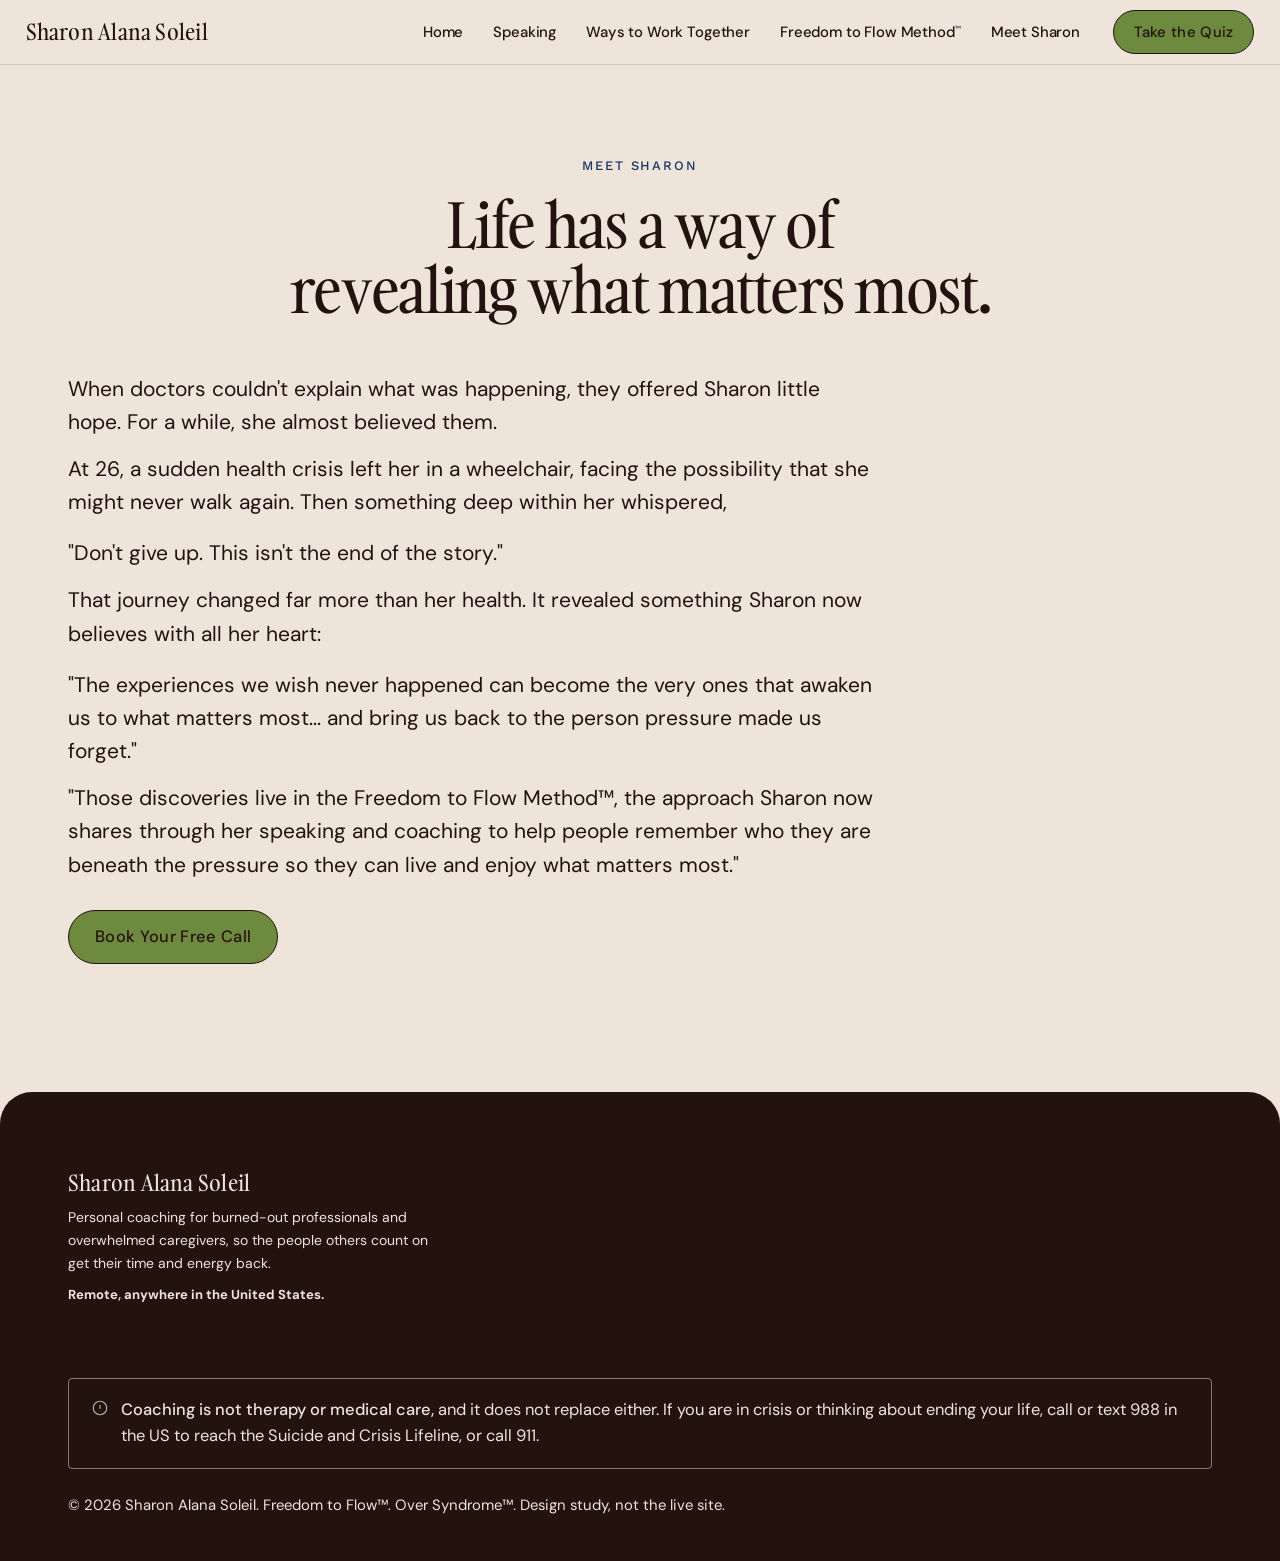
==== about.html @ 6a6bf696 "Give the hero the full screen The hero was min(88vh,820px), and the bar above it added its own heigh" ====
<!DOCTYPE html>
<html lang="en">
<head>
<meta charset="UTF-8">
<meta name="viewport" content="width=device-width, initial-scale=1.0">
<title>About · Sharon Alana Soleil</title>
<link rel="preconnect" href="https://fonts.googleapis.com">
<link rel="preconnect" href="https://fonts.gstatic.com" crossorigin>
<link href="https://fonts.googleapis.com/css2?family=DM+Sans:ital,opsz,wght@0,9..40,400..700;1,9..40,400..700&amp;family=Work+Sans:wght@500&amp;display=swap" rel="stylesheet">
<link rel="stylesheet" href="styles.css?v=128">
</head>

<body>


<header>
  <div class="wrap nav">
    <a class="mark" href="index.html" style="text-decoration:none">Sharon Alana Soleil</a>
    <nav class="nav-links" id="navmenu" aria-label="Main">
      <a href="index.html">Home</a>
      <a href="speaking.html">Speaking</a>
      <a href="coaching.html">Ways to Work Together</a>
      <a href="freedom-to-flow.html">Freedom to Flow Method<span class="tm">&trade;</span></a>
      <a href="about.html" aria-current="page">Meet Sharon</a>
      <a class="btn nav-cta" href="over-syndrome-quiz.html">Take the Quiz</a>
    </nav>
    <div class="nav-right">
      <a class="btn" href="over-syndrome-quiz.html">Take the Quiz</a>
      <button class="nav-toggle" id="navtoggle" aria-expanded="false" aria-controls="navmenu" aria-label="Open menu">
        <span></span><span></span><span></span>
      </button>
    </div>
  </div>
</header>

<main id="main">

<!-- PAGE HERO -->
<section class="band band-cream q-hero">
  <div class="wrap">
    <p class="eyebrow">Meet Sharon</p>
    <h1 class="q-h1" style="max-width:none">Life has a way of <br class="brk">revealing what matters most.</h1>
  </div>
</section>

<!-- STORY -->
<section class="band" id="sharon" style="background:var(--cream);padding-top:0">
  <div class="wrap rv">
    <div style="max-width:62ch">
      <p class="lead">When doctors couldn't explain what was happening, they offered Sharon little hope. For a while, she almost believed them.</p>
      <p class="lead" style="margin-top:14px">At 26, a sudden health crisis left her in a wheelchair, facing the possibility that she might never walk again. Then something deep within her whispered,</p>
      <p class="lead" style="margin-top:18px">"Don't give up. This isn't the end of the story."</p>
      <p class="lead" style="margin-top:14px">That journey changed far more than her health. It revealed something Sharon now believes with all her heart:</p>
      <p class="lead" style="margin-top:18px">"The experiences we wish never happened can become the very ones that awaken us to what matters most... and bring us back to the person pressure made us forget."</p>
      <p class="lead" style="margin-top:14px">"Those discoveries live in the Freedom to Flow Method™, the approach Sharon now shares through her speaking and coaching to help people remember who they are beneath the pressure so they can live and enjoy what matters most."</p>
      <div style="margin-top:28px"><a class="btn" href="index.html#call">Book Your Free Call</a></div>
    </div>
  </div>
</section>

</main>

<!-- FOOTER -->
<footer>
  <div class="wrap foot-grid">
    <div class="foot-brand">
      <a class="mark" href="index.html" style="text-decoration:none;color:var(--cream)">Sharon Alana Soleil</a>
      <p style="font-size:14px;margin-top:12px;max-width:36ch">Personal coaching for burned-out professionals and overwhelmed caregivers, so the people others count on get their time and energy back.</p>
      <p style="font-size:13px;margin-top:10px"><b style="color:var(--cream)">Remote, anywhere in the United States.</b></p>
    </div>
    <div class="note-box">
      <svg width="18" height="18" viewBox="0 0 24 24" fill="none" stroke="#a4b0a1" stroke-width="1.6" aria-hidden="true" style="flex:none;margin-top:2px"><circle cx="12" cy="12" r="9"/><path d="M12 8v5"/><path d="M12 16.5v.01"/></svg>
      <div><b>Coaching is not therapy or medical care,</b> and it does not replace either. If you are in crisis or thinking about ending your life, call or text 988 in the US to reach the Suicide and Crisis Lifeline, or call 911.</div>
    </div>
  </div>
  <p class="fine wrap">© 2026 Sharon Alana Soleil. Freedom to Flow™. Over Syndrome™. Design study, not the live site.</p>
</footer>

<script src="script.js"></script>
</body>
</html>
---- styles.css ----
@import url('https://fonts.googleapis.com/css2?family=DM+Sans:ital,opsz,wght@0,9..40,400..700;1,9..40,400..700&family=Work+Sans:wght@500&display=swap');

/* Gambarino, self-hosted from assets/fonts. One weight, no italic cut. */
@font-face{
  font-family:'Gambarino';
  src:url('assets/fonts/Gambarino-Regular.woff2') format('woff2'),
      url('assets/fonts/Gambarino-Regular.woff') format('woff');
  font-weight:400;
  font-style:normal;
  font-display:swap;
}

:root{
  /* The client palette. Seven grounds, and only the pairings below go on them.
     Where a role had a choice, it takes the strongest approved pair, so body copy
     stays at 7:1 wherever the palette allows it. */
  --off-white:#EEE4DA;      /* the main ground */
  --dark-blue:#193866;
  --light-blue:#8AA5B9;
  --dark-brown:#23130F;
  --green:#6E8A3F;          /* primary green. Only above 24px on the off white */
  --yellow:#F2C464;
  --dark-green:#304F30;

  /* roles, mapped onto those seven */
  --cream:var(--off-white);        /* the page ground, and type on the dark grounds */
  --paper:var(--off-white);
  --ink:var(--dark-brown);         /* body copy on the off white. 14.29:1 */
  --heading:var(--dark-brown);
  --dark:var(--dark-brown);        /* the deep ground: footer, photo bands, band-work */
  --soft:var(--dark-blue);         /* eyebrows, links and rules on the off white. 9.31:1 */
  --jade:var(--dark-blue);
  --terra:var(--dark-blue);
  --palm:var(--green);             /* rules and marks, and headings over 24px */
  --gold:var(--yellow);
  --on-dark:var(--yellow);
  --btn:var(--green);              /* the primary pill */
  --btn-ink:var(--dark-brown);     /* the only label the green takes at any size. 4.58:1 */
  --btn-hover:var(--off-white);
  --jade-light:var(--yellow);      /* the icons on the deep green band */
  --wash-sun:var(--off-white);
  --wash-honey:var(--off-white);
  --wash-amber:var(--off-white);
  --wash-jade:var(--light-blue);   /* the light band */
  --wash-jade-2:var(--light-blue);
  --linen:var(--off-white);
  --hair:rgba(35,19,15,.14);
  --hair-jade:var(--light-blue);
  /* the pairings are exact, so type takes the solid colour rather than a tint of it.
     Only the two below stay translucent, and only because they draw borders. */
  --ink-60:var(--dark-brown);
  --ink-sub:var(--dark-brown);
  --ink-30:rgba(35,19,15,.55);
  --scrim-l:0,0,0;          /* the hero scrim. Black, so it deepens the picture
                               rather than tinting it the way the brown did */
  --scrim-r:25,56,102;      /* the dark blue, still used by the ghost pills on dark */
  --display:'Gambarino','Times New Roman',Times,'Liberation Serif',serif;
  --body:'DM Sans', system-ui, sans-serif;
  --label:'Work Sans','DM Sans', system-ui, sans-serif;   /* the eyebrows only */
  --wonk:normal;
  --heading:var(--dark-brown);                                 /* 10.9:1 on cream */
  /* One ladder, nine steps, roughly a 1.2 ratio at the top and tighter at the bottom.
     Every step is a rem + vw hybrid so browser text-resize keeps scaling it (WCAG 1.4.4),
     and nothing sits below 14px: this audience reads it on tired eyes. */
  --type-micro:clamp(.875rem, .85rem + .1vw, .9375rem);      /* 14 → 15   fine print, tags, hints */
  --type-small:clamp(.9375rem, .9rem + .16vw, 1.0625rem);    /* 15 → 17   nav, buttons, card copy */
  --type-body:clamp(1.0625rem, 1rem + .22vw, 1.1875rem);     /* 17 → 19   body inside components */
  --type-lead:clamp(1.125rem, 1.03rem + .38vw, 1.3125rem);   /* 18 → 21   section leads */
  --type-h3:clamp(1.1875rem, 1.06rem + .5vw, 1.4375rem);     /* 19 → 23   card headings, FAQ */
  --type-sub:clamp(1.25rem, 1.07rem + .72vw, 1.625rem);      /* 20 → 26   hero subtitle, definition */
  --type-statement:clamp(1.5rem, 1.15rem + 1.4vw, 2.125rem); /* 24 → 34   the big two-tone lines */
  --type-display:clamp(1.75rem, 1.2rem + 2.2vw, 3rem);       /* 28 → 48   pull quotes, numerals */
  --type-h2:clamp(2.25rem, 1.6rem + 2.2vw, 3.5rem);          /* 36 → 56   section headings */
  --type-h1:clamp(2.375rem, 1.7rem + 2.7vw, 4.25rem);        /* 38 → 68   page headings */
  --type-hero:clamp(2.375rem, 1.3rem + 3.6vw, 4.75rem);      /* 38 → 76   the home headline */
  --type-eyebrow:.8125rem;                                   /* 13px, uppercase and tracked */
  --type-helper:var(--type-small);
}
*{box-sizing:border-box;margin:0;padding:0}
[hidden]{display:none!important}   /* beats display rules on the same element */
html{scroll-behavior:smooth;overflow-x:clip}
body{background:var(--cream);color:var(--ink);font-family:var(--body);font-size:var(--type-body);line-height:1.62;-webkit-font-smoothing:antialiased;overflow-x:clip}
.wrap{max-width:1200px;margin:0 auto;padding:0 28px}
.narrow{max-width:680px;margin:0 auto}
/* serif is back on the headings, and only the headings: h1 and h2 */
h1,h2{font-family:var(--display);font-weight:400;color:var(--heading)}
h1{font-size:var(--type-h1);line-height:1.06;letter-spacing:-.028em}
@media(max-width:600px){.brk{display:none}}
h2{font-size:var(--type-h2);line-height:1.1;letter-spacing:-.026em}
.band-ink h2,.band-work h2{color:var(--cream)}
h3{font-family:var(--body);font-weight:600;line-height:1.3;letter-spacing:-.02em;font-size:var(--type-h3)}
em{font-style:italic}

/* every display surface gets the condensed width where the cut exists */
/* Gambarino ships one weight, so never let the browser fake a bolder one */
h1,h2,.mark,.d-word,.d-term i,.brand{font-synthesis-weight:none}
.brand{font-family:var(--display);font-weight:400;letter-spacing:-.028em}
p{color:var(--ink-60)}
/* that rule beats inheritance, so paragraphs on the dark bands need their own or
   they come out ink on green. The older sections each carried an inline colour to
   work around it; this states it once. */
.band-ink p,.band-work p{color:var(--cream)}
.promise-bar p{color:var(--dark-brown)}
.lead{font-size:var(--type-lead);line-height:1.58}
/* section label: uppercase, wide tracking, Work Sans medium - the one place the
   body face steps aside. The dark blue on the
   light grounds and the yellow on the dark ones. 13px expressed in rem so browser
   text-resize still works. */
.eyebrow{display:block;font-family:var(--label);font-size:var(--type-eyebrow);font-weight:500;
  letter-spacing:.15em;text-transform:uppercase;color:var(--soft);opacity:1}
.lead b{color:var(--ink);font-weight:500}
.say{font-family:var(--body);font-style:italic;font-size:clamp(1.1875rem, 1.1rem + .5vw, 1.5rem);line-height:1.24;letter-spacing:-.02em;color:var(--ink);margin-top:16px}
.tm{font-size:.5em;vertical-align:super;letter-spacing:0;color:var(--terra)}
h1 .tm,h2 .tm{font-size:.34em;vertical-align:.95em} /* half an em is heavy at display sizes */


.announce{background:var(--dark);color:var(--cream);text-align:center;font-size:var(--type-micro);letter-spacing:.005em;padding:11px 20px;font-weight:400}
.announce a{color:var(--on-dark);text-decoration:none;border-bottom:1px solid rgba(255,184,82,.5)}
header{position:sticky;top:0;z-index:60;
  transition:background .4s ease,border-color .4s ease;
  background:var(--cream);-webkit-backdrop-filter:blur(19px) saturate(1.5);backdrop-filter:blur(19px) saturate(1.5);
  border-bottom:1px solid var(--hair)}
/* the bar runs wider than the 1200px page and sits closer to the edges, with the
   links pulled over to the buttons rather than centred */
/* min-height rather than height, and allowed to wrap: at 200% text the wordmark,
   four links and two pills no longer fit one line, and a fixed height would push
   them out of the bar instead of letting it grow (WCAG 1.4.4) */
.nav{display:flex;align-items:center;justify-content:space-between;gap:clamp(10px,1.6vw,26px);
  flex-wrap:wrap;min-height:64px;padding:0 clamp(16px,2vw,34px);max-width:1720px;margin:0 auto;position:relative}
@supports not ((backdrop-filter:blur(1px)) or (-webkit-backdrop-filter:blur(1px))){header{background:rgba(238,228,218,.97)}}
.mark{font-family:var(--display);font-size:clamp(1.1875rem, 1.1rem + .35vw, 1.375rem);letter-spacing:.01em;display:flex;align-items:center;gap:9px;line-height:1;white-space:nowrap;color:var(--ink);transition:color .4s ease,font-size .45s cubic-bezier(.2,.8,.2,1),letter-spacing .45s ease}
.nav-links{display:flex;gap:6px;align-items:center;margin-left:auto}
.nav-links .nav-cta{display:none}  /* only inside the mobile menu */
.nav-links a{color:var(--ink);text-decoration:none;font-size:var(--type-micro);font-weight:500;letter-spacing:-.01em;white-space:nowrap;
  padding:8px 12px;border-radius:99px;transition:background .2s,color .4s ease}
.nav-links a:hover{background:rgba(35,19,15,.07)}
.nav-right{display:flex;align-items:center;gap:8px}
.nav .btn{padding:9px 20px;font-size:var(--type-micro)}
.nav-toggle{display:none;width:44px;height:44px;align-items:center;justify-content:center;
  flex-direction:column;gap:5px;background:transparent;border:none;cursor:pointer;padding:0;border-radius:4px}
.nav-toggle span{display:block;width:20px;height:1.5px;background:var(--ink);transition:transform .28s cubic-bezier(.2,.8,.2,1),opacity .2s,background .4s ease}
header.open .nav-toggle span:nth-child(1){transform:translateY(6.5px) rotate(45deg)}
header.open .nav-toggle span:nth-child(2){opacity:0}
header.open .nav-toggle span:nth-child(3){transform:translateY(-6.5px) rotate(-45deg)}

@media(max-width:1099px){
  .nav-toggle{display:flex}
  .nav-links{
    display:none;position:absolute;top:calc(100% + 8px);left:0;right:0;
    flex-direction:column;align-items:stretch;gap:0;
    background:rgba(238,228,218,.985);-webkit-backdrop-filter:blur(19px);backdrop-filter:blur(19px);
    border:1px solid rgba(35,19,15,.1);border-radius:20px;
    padding:12px 20px;box-shadow:0 20px 40px rgba(35,19,15,.12)
  }
  header.open .nav-links{display:flex}
  .nav-links a{
    font-size:var(--type-body);letter-spacing:-.01em;
    opacity:1;padding:14px 0;border-bottom:1px solid var(--hair);white-space:normal
  }
  .nav-links a:last-child{border-bottom:none}
  /* the two pills crowd the bar at this width, so they move into the menu */
  .nav-right .btn{display:none}
  /* the panel is light whatever the header is doing, so the pills keep their own
     colours here; .nav-links a would otherwise paint the filled one ink on green */
  .nav-links a.nav-cta{display:inline-flex;justify-content:center;text-align:center;
    font-size:var(--type-small);padding:14px 26px;border-bottom:none;margin-top:18px;
    background:var(--btn);color:var(--btn-ink);border-color:var(--dark)}
}
@media(max-width:420px){.mark{font-size:var(--type-h3)}.nav-links a{font-size:var(--type-lead)}}

.btn{display:inline-flex;align-items:center;justify-content:center;background:var(--btn);color:var(--btn-ink);text-decoration:none;padding:13px 26px;border-radius:100px;font-size:var(--type-small);font-weight:500;letter-spacing:.02em;border:1px solid var(--dark);cursor:pointer;font-family:var(--body);transition:transform .25s cubic-bezier(.2,.8,.2,1),background .4s,color .4s,border-color .4s;text-align:left}
.btn:hover{transform:translateY(-2px);background:var(--btn-hover);color:var(--dark)}
.btn-ghost{background:transparent;color:var(--ink);border:1px solid var(--ink-30)}
.btn-ghost:hover{background:rgba(35,19,15,.06);border-color:var(--ink)}

/* hero */
/* overflow stays visible so the wash can reach up behind the sticky header;
   the wash clips its own drifting layers, so nothing else escapes */
/* no ground of its own: the hero opens on the page's off white, so every colour
   here is one of the pairings approved against it */
.hero{padding:clamp(72px,9vw,132px) 0 clamp(56px,7vw,100px);text-align:center;position:relative}
.hero .wrap{position:relative}

.hero .eyebrow{color:var(--soft)}   /* 9.31:1 on the off white */
/* the home headline carries the page on its own now, so it runs large */
.hero h1{max-width:none;margin:18px auto 0;text-wrap:balance;
  font-size:var(--type-hero)} /* 38px → 76px */
.hero.has-film h1{margin-left:0;margin-right:0;text-wrap:normal}
.hero .lead{max-width:54ch;margin:22px auto 0}
.hero-cta{margin-top:30px;display:flex;gap:14px;justify-content:center;flex-wrap:wrap}
.hero-sub{font-size:var(--type-lead);line-height:1.5;font-weight:400;max-width:46ch;color:var(--ink-sub)}
.trigger{font-size:var(--type-helper);color:var(--ink-sub);margin-top:14px}
.stage{position:relative;margin-top:clamp(40px,5vw,68px)}
/* one photograph across the hero, the copy stacked and centred over it: the
   headline, then the second clause quieter beneath it, then the line and the
   button. Photo and scrim reach 72px up to run behind the header. */
/* Hero copy, in the reference's arrangement: the headline tucked up under the wordmark
   at the top left, the clause that answers it at the bottom right, and the frame left
   open between them so the picture carries the middle. All of it
   in the sans - the display serif carries the rest of the site, but this block reads as
   one voice only if the two headings share a face. */
.hero.has-film .hero-copy{flex:1;display:flex;flex-direction:column;
  justify-content:space-between;gap:clamp(48px,9vh,120px);text-align:left}
/* rem, not ch: a ch on these wrappers resolves against their own inherited body size,
   not against the 92px headline inside, which boxed the head far narrower than intended */
.hero-head{width:min(100%,42rem)}
.hero-tail{align-self:flex-end;width:fit-content;max-width:min(100%,36rem)}
.hero-head .eyebrow{max-width:none}
/* the break after "on" only where the first half fits on one line: forcing it on a
   phone strands "ON" by itself, which is worse than letting the measure decide */
@media(min-width:861px){
  .hero-head .eyebrow>span{display:block}
  .hero-copy .hero-sub>span{display:block}
}

.hero-lede{display:block;margin:clamp(14px,1.6vh,22px) 0 0;
  font-family:var(--body);font-weight:500;
  font-size:clamp(2.75rem, 1.5rem + 4.6vw, 5.75rem);   /* 44px → 92px */
  line-height:.96;letter-spacing:-.028em}
.lede-b>span{display:block}   /* the break lands after "yourself", not on the measure */
.lede-b{display:block;margin:0;
  font-family:var(--body);font-weight:500;
  font-size:clamp(1.75rem, 1.1rem + 2.3vw, 3.25rem);   /* 28px → 52px */
  line-height:1.02;letter-spacing:-.022em;color:var(--on-dark)}
/* the body copy takes the reference's small tracked uppercase */
.hero-copy .hero-sub{margin:clamp(18px,2.2vh,26px) 0 0;max-width:none;
  font-size:var(--type-micro);font-weight:500;line-height:1.62;
  letter-spacing:.085em;text-transform:uppercase}
.hero-sub-2{margin-top:clamp(12px,1.4vh,18px)}
.hero-sub-2>span{display:block}
.hero-copy .hero-cta{justify-content:flex-start;margin-top:clamp(24px,3vh,36px)}

/* below the split the corners collapse into one left-aligned column */
@media(max-width:860px){
  .hero.has-film .hero-copy{min-height:0;gap:clamp(30px,5vh,48px)}
  .hero-head,.hero-tail{max-width:none}
  .hero-tail{align-self:flex-start}
}
/* ── the film hero ──────────────────────────────────────────────────────────────
   One clip across the hero with the copy centred over it. Bed and scrim reach
   72px up so they run behind the sticky header. Which clip plays is decided in
   script.js by viewport, not by CSS, because a <video> will not re-pick its own
   source on a rotation. */
/* one full screen, header included: the section is pulled up by the bar's own height
   and pads that height back in, so bar + hero measure exactly 100svh between them and
   the frosted bar floats on the film rather than sitting above it. --bar is published
   by script.js because the bar is not a fixed height - it wraps at large text sizes.
   svh rather than vh so a phone's collapsing URL bar cannot push the bottom off. */
.hero.has-film{min-height:100vh;min-height:100svh;
  margin-top:calc(-1 * var(--bar, 64px));
  display:flex;flex-direction:column;
  justify-content:flex-start;position:relative;isolation:isolate;
  padding:calc(var(--bar, 64px) + clamp(26px,3.2vh,44px)) 0 clamp(38px,5vh,72px)}
/* the bed reaches 72px above the section so the film runs behind the sticky header.
   It clips its own video rather than letting the section clip the overhang away. */
.hero-film{position:absolute;inset:-72px 0 0;z-index:0;background:var(--dark);overflow:hidden}
.hero-film video,.hero-film img{width:100%;height:100%;object-fit:cover;display:block}
/* reduced motion never starts the clip; the poster stands in for it */
@media(prefers-reduced-motion:reduce){.hero-film video{display:block}}
/* No scrim. The copy sits straight on the footage, which is what the brief asks for;
   the numbers this costs are in the commit message. */
.hero.has-film .wrap{position:relative;z-index:2;width:100%;
  max-width:1720px;padding-left:clamp(16px,2vw,34px);padding-right:clamp(16px,2vw,34px)}
/* over the film every colour swaps to its dark-ground pairing */
.hero.has-film .eyebrow{color:var(--cream)}
.hero.has-film h1{color:var(--cream)}
.hero.has-film .lede-b{color:var(--on-dark)}
.hero.has-film .hero-sub{color:var(--cream)}
/* a phone holds the copy over a narrower frame, so the veil goes a little deeper */
@media(max-width:700px){
}

/* the header floats over the film and settles back into its glass once past */
/* over the film the bar is frosted glass rather than clear: a black tint matching the
   hero's own overlay, blurred, so the wordmark and links sit on an even ground instead
   of on whatever the footage happens to be doing behind them */
header.on-hero{background:rgba(0,0,0,.30);border-bottom-color:rgba(238,228,218,.16);
  -webkit-backdrop-filter:blur(16px) saturate(1.25);backdrop-filter:blur(16px) saturate(1.25)}
/* without backdrop-filter the tint has to carry it alone */
@supports not ((backdrop-filter:blur(1px)) or (-webkit-backdrop-filter:blur(1px))){
  header.on-hero{background:rgba(0,0,0,.52)}
}
header.on-hero .mark,header.on-hero .nav-links a{color:var(--cream)}
header.on-hero .nav-links a:hover{background:rgba(238,228,218,.18)}
header.on-hero .nav-toggle span{background:var(--cream)}
header.on-hero .tm{color:var(--on-dark)}
/* the mobile menu panel is light, so the cream treatment comes off while it is open */
header.on-hero.open{background:var(--cream);border-bottom-color:var(--hair);
  -webkit-backdrop-filter:blur(19px) saturate(1.5);backdrop-filter:blur(19px) saturate(1.5)}
header.on-hero.open .mark,header.on-hero.open .nav-links a:not(.nav-cta){color:var(--ink)}
header.on-hero.open .nav-toggle span{background:var(--ink)}

.hero-shot{width:100vw;margin-left:calc(50% - 50vw);border-left:none;border-right:none;border-radius:0}
.flow-shot,.card-shot{border-radius:0;border:none}
.card-shot{border-radius:20px;overflow:hidden;position:relative;width:100%;border-bottom:1px solid var(--hair)}
.card-shot .tags{position:absolute;top:12px;left:12px;z-index:5;margin:0;max-width:calc(100% - 24px)}
.card-shot .tag{background:var(--cream);-webkit-backdrop-filter:blur(10px) saturate(1.4);backdrop-filter:blur(10px) saturate(1.4);border-color:rgba(35,19,15,.2);color:var(--ink)}


/* credibility strip: the page had no proof of life until 60% scroll */
/* the Desire leg: hard numbers where a reader is still deciding if she is real */
.proof{background:var(--cream);border-top:1px solid var(--hair);border-bottom:1px solid var(--hair);padding:clamp(30px,4vw,46px) 0}
.stats{display:grid;grid-template-columns:repeat(3,1fr);gap:1px;background:var(--hair-jade);border:1px solid var(--hair-jade);border-radius:16px;overflow:hidden}
.stats>div{background:var(--paper);padding:clamp(24px,3vw,34px) 18px;text-align:center}
.stat-n{display:inline-block;font-family:var(--body);font-weight:500;font-size:clamp(2.125rem, 1.5rem + 2.6vw, 3.625rem);line-height:1;letter-spacing:-.03em;color:var(--ink);border-bottom:1px dashed rgba(35,19,15,.32);padding-bottom:4px}
.stats span{display:block;margin-top:14px;font-size:var(--type-micro);letter-spacing:.14em;text-transform:uppercase;font-weight:600;color:var(--ink-60);line-height:1.5}
.stat-note{text-align:center;font-size:var(--type-micro);color:var(--ink-60);margin-top:16px;max-width:64ch;margin-left:auto;margin-right:auto}
@media(max-width:640px){.stats{grid-template-columns:1fr}}

.band{padding:clamp(88px,10vw,150px) 0;position:relative}
.band-cream{background:var(--cream)}
.band-honey{background:var(--wash-sun)}
.band-cognac{background-color:var(--wash-amber);color:var(--ink)}
/* the paper band: a photographed sheet of linen stock. it is big enough to cover a
   band at roughly native scale, so it is set rather than tiled - a repeat of a real
   sheet reads as a motif, since the eye finds the fibre specks again and again. the
   flat colour underneath is what shows before it loads, or if it never does. */
.band-paper{background-color:var(--linen);color:var(--ink);
  background-image:url('assets/images/paper-linen.webp');
  background-repeat:no-repeat;background-size:cover;background-position:center}
/* photo bands: the yellow blocks carry imagery behind a dark veil */
.band-img{position:relative;overflow:hidden;color:var(--cream);border-radius:32px;margin:8px}
.band-img>.band-bg{position:absolute;inset:0;width:100%;height:100%;object-fit:cover;z-index:0}
.band-img::before{content:"";position:absolute;inset:0;background:rgba(0,0,0,.45);z-index:1}
.band-img .wrap{position:relative;z-index:2}
.band-img .eyebrow{color:var(--on-dark)}
.band-img h2{color:var(--cream)}
.band-img .recog-state{color:var(--cream)}
.band-img .recog-state.dim{color:var(--cream)}
.band-img .lead{color:var(--cream)}
.band-img .trigger{color:var(--cream)}
.band-yellow{background-color:var(--gold);color:var(--ink)}
.band-yellow p{color:var(--ink-60)}
/* colored bands sit as stacked rounded cards (Fixa wrappers) */
.band-yellow,.band-jade,.band-cognac,.band-honey,.closing{border-radius:32px;margin:8px}
.band-jade{background-color:var(--wash-jade);color:var(--ink);position:relative}
.band-jade .wrap{position:relative;z-index:2}
.band-jade p{color:var(--ink-60)}
.glyph{display:block;margin:0 auto 20px}

/* the ink band: the only dark moment on the page */
.band-ink{background-color:var(--dark-green);color:var(--cream);position:relative;border-radius:32px;margin:8px;border-top:1px solid rgba(242,196,100,.5)}
.band-ink::before{content:"";position:absolute;inset:0;background-image:radial-gradient(circle at center,var(--yellow) 1.4px,transparent 1.5px);background-size:26px 26px;opacity:.13}
/* a different kind of work: pinned intro + scrolling cards (Fixa features) */
.deep-grid{display:grid;grid-template-columns:.9fr 1.1fr;gap:clamp(40px,6vw,110px);align-items:start}
@media(max-width:900px){.deep-grid{grid-template-columns:1fr}}
.deep-side{position:sticky;top:110px;display:flex;flex-direction:column;align-items:flex-start;gap:22px}
@media(max-width:900px){.deep-side{position:static}}
.deep-side h2{color:var(--cream);font-size:clamp(1.875rem, 1.4rem + 2vw, 2.875rem);max-width:15ch}
.deep-sub{color:var(--cream);font-size:var(--type-small);line-height:1.55;max-width:34ch}
.deep-side .btn{background:var(--cream);color:var(--dark);border-color:var(--cream)}
.deep-side .btn:hover{background:var(--gold);border-color:var(--gold);color:var(--dark)}
.deep-cards{display:flex;flex-direction:column;gap:20px}
.deep-card{background:rgba(243,237,225,.06);border:1px solid rgba(243,237,225,.1);border-radius:24px;padding:clamp(24px,3vw,40px);display:flex;flex-direction:column;gap:18px}
.deep-card>svg{flex:none;width:40px;height:40px;color:var(--jade-light)}
.deep-card h3{color:var(--cream);font-size:var(--type-lead);letter-spacing:-.02em}
.deep-card p{color:var(--cream);font-size:var(--type-small);line-height:1.55;max-width:52ch}

/* ---------- on timing: a held pane, three lines arriving one at a time ----------
   the section is tall, the pane inside it is pinned, and script.js hands the .is-on
   class down the three lines as the scroll crosses each third. */
.stack{position:relative;height:300vh}
.stack-inner{position:sticky;top:0;height:100vh;height:100svh;
  display:grid;place-items:center;overflow:hidden}
.stack-track{display:grid;width:100%;max-width:1200px;margin:0 auto;padding:0 28px}
/* all three share one grid cell, so the tallest sets the height and none of them
   shifts the others as it fades in */
.stack-line{grid-area:1/1;align-self:center;
  text-align:center;font-family:var(--body);font-size:var(--type-display);
  line-height:1.22;letter-spacing:-.028em;color:var(--ink);
  max-width:34ch;margin:0 auto;text-wrap:balance;
  opacity:0;transform:translateY(16px);
  /* leaving is quicker than arriving, so the two never sit on top of each other
     long enough to read as one blurred line */
  transition:opacity .4s ease,transform .5s ease}
.stack-line.is-on{opacity:1;transform:none;
  transition:opacity .8s ease .2s,transform 1s cubic-bezier(.2,.7,.2,1) .2s}
@media(max-width:700px){.stack{height:280vh}.stack-line{max-width:26ch}}
/* the fallback: no pinning, no fade, the three lines simply sit in the page in
   order. script.js switches to it whenever the longest line outgrows the pinned
   pane - a short window, or text scaled well up - so nothing is ever cut off. */
.stack.static{height:auto;padding:clamp(88px,10vw,150px) 0}
.stack.static .stack-inner{position:static;height:auto;display:block;overflow:visible}
.stack.static .stack-track{display:block}
.stack.static .stack-line{opacity:1;transform:none;transition:none}
.stack.static .stack-line+.stack-line{margin-top:clamp(30px,4vw,52px)}
/* and it is the only layout when the visitor has asked for less movement */
@media(prefers-reduced-motion:reduce){
  .stack{height:auto;padding:clamp(88px,10vw,150px) 0}
  .stack-inner{position:static;height:auto;display:block;overflow:visible}
  .stack-track{display:block}
  .stack-line{opacity:1;transform:none}
  .stack-line+.stack-line{margin-top:clamp(30px,4vw,52px)}
}

/* who: the page's first split spine after five centred sections */
.who-grid{display:grid;grid-template-columns:1.05fr .95fr;gap:clamp(36px,6vw,80px);align-items:center}
@media(max-width:900px){.who-grid{grid-template-columns:1fr}}
.who-list{margin-top:clamp(26px,3vw,36px);border-top:1px solid var(--hair)}
.who-list li{font-size:var(--type-small)}

/* recognition band (Fixa): a chip and one large two-tone statement, left-aligned */
.recog{max-width:980px}
.recog-state{margin-top:22px;font-size:var(--type-sub);line-height:1.42;letter-spacing:-.01em;font-weight:400;color:var(--ink);max-width:44ch}
.recog-state.dim{color:rgba(35,19,15,.86);margin-top:12px;max-width:48ch} /* 7.2:1, AAA at any size */
.recog .say{margin-top:30px}

/* a two-up: photograph on one side, the copy on the other, centred to each other */
.split{display:grid;grid-template-columns:1fr 1fr;gap:clamp(28px,4.5vw,72px);align-items:center}
.split-img{margin:0;border-radius:24px;overflow:hidden;aspect-ratio:4/5;background:var(--wash-jade-2)}
.split-img img{width:100%;height:100%;object-fit:cover;display:block}
.split-copy h2{margin-top:22px;max-width:26ch;font-size:clamp(1.875rem, 1.4rem + 2vw, 2.75rem)}
.split-copy .lead{margin-top:20px;max-width:46ch}
/* the two lines where the strength turns into the cost. They are the pivot of the
   section, so they step up from the body copy and carry a rule of the primary. */
.split-copy .turn{margin-top:22px;max-width:44ch;padding-left:clamp(14px,1.4vw,20px);
  border-left:2px solid var(--palm);
  font-size:var(--type-h3);line-height:1.4;letter-spacing:-.015em;color:var(--heading)}
.split-copy .turn+.turn{margin-top:14px}
/* and the line that names it */
.split-copy .name-it{margin-top:clamp(26px,3vw,36px);max-width:36ch;
  font-family:var(--display);font-size:var(--type-sub);line-height:1.25;
  letter-spacing:-.02em;color:var(--heading)}
@media(max-width:900px){
  .split{grid-template-columns:1fr;gap:clamp(26px,4vw,40px)}
  .split-img{aspect-ratio:16/10}
  .split-copy .lead{max-width:58ch}
}

/* "Any of these sound familiar?": four statements hand-placed rather than gridded.
   Each card carries its own tilt and offset; they arrive one after another on scroll
   and settle into that resting scatter. */
#familiar{padding-bottom:clamp(48px,6vw,84px)}   /* the offsets already add depth below */
.fam-title{max-width:30ch;margin:0 auto;text-align:center}
/* the four statements as a checklist. The tick is drawn by CSS rather than typed
   into the markup, so a screen reader reads the sentence and not a decoration. */
.close-list{list-style:none;margin:clamp(34px,4.5vw,54px) auto 0;max-width:62ch;padding:0}
.close-list li{position:relative;padding:0 0 0 clamp(34px,3.4vw,44px);
  font-size:var(--type-lead);line-height:1.55;color:var(--ink-60)}
.close-list li+li{margin-top:clamp(18px,2vw,26px)}
.close-list li::before{content:"";position:absolute;left:2px;top:.42em;
  width:.62em;height:.34em;border-left:2px solid var(--soft);border-bottom:2px solid var(--soft);
  transform:rotate(-45deg)}
/* ---------- the five patterns, in their canonical order ---------- */
.pat-list{list-style:none;margin:clamp(38px,4.6vw,58px) auto clamp(40px,4.6vw,60px);
  max-width:64ch;padding:0}
.pat-list li{position:relative;padding:clamp(16px,1.8vw,22px) 0;border-top:1px solid var(--hair)}
.pat-list li:last-child{border-bottom:1px solid var(--hair)}
/* the names are set as written rather than uppercased, so "Overgiving" stays
   "Overgiving"; the notes are short enough to hold one line on a phone */
.pat-name{display:block;font-family:var(--body);font-size:var(--type-h3);font-weight:600;
  letter-spacing:-.01em;color:var(--heading)}
.pat-note{display:block;font-size:var(--type-body);line-height:1.5;color:var(--ink-60);margin-top:4px}

/* ---------- moment cards, shared by the moments grid and the flow grid ---------- */
.moment-grid{list-style:none;display:grid;grid-template-columns:repeat(3,1fr);
  gap:clamp(16px,2vw,28px);margin:clamp(38px,4.6vw,58px) 0 0;padding:0}
@media(max-width:900px){.moment-grid{grid-template-columns:repeat(2,1fr)}}
@media(max-width:560px){.moment-grid{grid-template-columns:1fr}}
.moment{display:flex;flex-direction:column;gap:14px}
.moment span{font-size:var(--type-body);line-height:1.4;color:var(--ink);text-wrap:balance}
/* the picture is not in yet, so the slot holds its shape rather than collapsing.
   Swap each of these for an <img> and the grid does not move. */
.card-ph{aspect-ratio:4/3;border-radius:20px;background:var(--wash-jade-2);
  background-image:radial-gradient(circle at 30% 30%,rgba(110,138,63,.14),transparent 60%);
  border:1px dashed var(--hair-jade)}
.flow-cards{grid-template-columns:repeat(5,1fr)}
@media(max-width:1100px){.flow-cards{grid-template-columns:repeat(3,1fr)}}
@media(max-width:700px){.flow-cards{grid-template-columns:repeat(2,1fr)}}
.band-ink .moment span{color:var(--cream)}
.band-ink .card-ph{background:rgba(243,237,225,.08);border-color:rgba(243,237,225,.3)}

/* ---------- the welcome line ---------- */
/* the dark-band paragraph rule outranks a bare class, and this line wants full
   strength cream rather than the 82% body tone */
.band-ink .welcome{font-family:var(--display);font-size:var(--type-h2);line-height:1.1;
  letter-spacing:-.026em;color:var(--cream)}
.brand-line{margin-top:10px;font-family:var(--body);font-style:italic;
  font-size:var(--type-lead);color:var(--on-dark)}

/* ---------- the two ways in ---------- */
.offer-grid{display:grid;grid-template-columns:1fr 1fr;gap:clamp(24px,3vw,48px)}
@media(max-width:860px){.offer-grid{grid-template-columns:1fr}}
.offer{background:var(--paper);border:1px solid var(--hair-jade);border-radius:24px;
  padding:clamp(26px,3vw,40px);display:flex;flex-direction:column}
.offer h3{margin-top:16px;font-size:var(--type-h3);max-width:26ch;color:var(--heading)}
/* :not(.eyebrow) so the label above the heading keeps its own 13px, not body size */
.offer p:not(.eyebrow){margin-top:14px;font-size:var(--type-body);line-height:1.6;flex:1}
.offer .btn{margin-top:clamp(22px,2.4vw,30px);align-self:flex-start}

/* the line that closes the moments section is framed rather than run on, so it
   reads as a statement instead of a fourth paragraph */
.say-box{max-width:44ch;margin:clamp(38px,4.6vw,60px) auto 0;text-align:center;
  padding:clamp(26px,3vw,38px) clamp(24px,3vw,40px);
  border:1px solid var(--hair-jade);border-radius:22px;background:var(--paper);
  font-family:var(--display);font-size:var(--type-display);line-height:1.16;
  letter-spacing:-.024em;color:var(--heading);text-wrap:balance}
.close-tail{max-width:52ch;margin:clamp(34px,4.5vw,54px) auto 0;text-align:center;
  font-size:var(--type-sub);line-height:1.35;letter-spacing:-.02em;color:var(--ink);
  text-wrap:balance}

/* the pull quote band */
/* the size lives here, not on the paragraphs: a ch measure has to resolve against
   the display size or it comes out at body scale and the column ends up a sliver */
.big-quote{margin:0 auto;max-width:26ch;text-align:center;font-family:var(--display);
  color:var(--heading);font-size:var(--type-display)}
.big-quote p{font-size:inherit;line-height:1.18;letter-spacing:-.026em;color:inherit}
.big-quote p+p{margin-top:.5em}

/* the promise bar: one line of three, sitting between the page and the footer */
.promise-bar{background:var(--yellow);color:var(--dark-brown);padding:clamp(20px,2.4vw,30px) 0}
/* the global p rule sets an ink colour, which on this ground is invisible, so the
   bar states its own rather than relying on inheritance */
.promise-bar p{display:flex;flex-wrap:wrap;justify-content:center;
  gap:clamp(12px,2.2vw,34px);margin:0;
  font-family:var(--body);font-size:var(--type-micro);font-weight:600;
  letter-spacing:.15em;text-transform:uppercase;text-align:center}
/* the separators are decoration, so they are drawn rather than typed */
.promise-bar span+span::before{content:"";display:inline-block;vertical-align:middle;
  width:5px;height:5px;border-radius:50%;background:var(--dark-brown);
  margin-right:clamp(12px,2.2vw,34px)}

.fam-intro{max-width:40ch;margin:18px auto clamp(40px,5vw,68px);text-align:center}
.fam-scatter{display:grid;grid-template-columns:repeat(4,1fr);gap:clamp(14px,1.6vw,24px);
  align-items:start;padding-bottom:70px}
.fam-card{--r:0deg;--y:0px;--x:0px;
  margin:0;background:var(--paper);border:1px solid var(--hair-jade);border-radius:20px;
  padding:clamp(24px,2.4vw,32px) clamp(20px,2vw,28px);
  font-size:var(--type-body);line-height:1.5;color:var(--ink);
  box-shadow:0 18px 40px rgba(35,19,15,.07);
  transform:translate3d(var(--x),var(--y),0) rotate(var(--r))}
.fam-card:nth-child(even){background:var(--wash-sun)}
/* the reveal comes from lower down and over-rotated, then relaxes into place */
.fam-card.rv{opacity:0;transform:translate3d(var(--x),calc(var(--y) + 54px),0) rotate(calc(var(--r) * 2.6));
  transition:opacity .75s ease,transform .85s cubic-bezier(.2,.8,.2,1)}
.fam-card.rv.in{opacity:1;transform:translate3d(var(--x),var(--y),0) rotate(var(--r))}
.fam-scatter .fam-card:nth-child(1){transition-delay:.02s}
.fam-scatter .fam-card:nth-child(2){transition-delay:.14s}
.fam-scatter .fam-card:nth-child(3){transition-delay:.26s}
.fam-scatter .fam-card:nth-child(4){transition-delay:.38s}
@media(max-width:1000px){
  .fam-scatter{grid-template-columns:1fr 1fr;gap:clamp(16px,2.4vw,26px);padding-bottom:60px}
  .fam-card{--y:0px!important}
  .fam-card:nth-child(2),.fam-card:nth-child(4){margin-top:clamp(26px,4vw,44px)}
}
@media(max-width:600px){
  .fam-scatter{grid-template-columns:1fr;padding-bottom:0}
  .fam-card{--x:0px!important}
  .fam-card:nth-child(2),.fam-card:nth-child(4){margin-top:0}
}
/* no tilt, no travel, and they simply appear */
@media(prefers-reduced-motion:reduce){
  .fam-card,.fam-card.rv,.fam-card.rv.in{transform:none;opacity:1;transition:none}
}

/* persona grid: four static cards */
.persona-grid{display:grid;grid-template-columns:repeat(4,1fr);gap:16px;margin-top:clamp(36px,4.5vw,60px)}
@media(max-width:900px){.persona-grid{grid-template-columns:1fr 1fr}}
@media(max-width:520px){.persona-grid{grid-template-columns:1fr}}
.persona-grid .persona{width:auto}

/* the five patterns: persona-shaped cards, name pinned low, no photo */
.pattern-grid{display:grid;grid-template-columns:repeat(5,1fr);gap:16px;margin-top:clamp(36px,4.5vw,60px)}
@media(max-width:1080px){.pattern-grid{grid-template-columns:repeat(3,1fr)}}
@media(max-width:760px){.pattern-grid{grid-template-columns:1fr 1fr}}
@media(max-width:520px){.pattern-grid{grid-template-columns:1fr}}
/* each card is a button that flips on press: pressure on the front, the shift behind it */
.pcard{position:relative;display:block;width:100%;padding:0;border:0;background:none;cursor:pointer;
  font-family:inherit;text-align:left;border-radius:20px;perspective:1200px}
/* the front face stays in flow and sets the height, so the card grows with the text
   when someone turns their browser font size up; the back face lies over it */
.pcard-inner{position:relative;transform-style:preserve-3d;
  transition:transform .62s cubic-bezier(.2,.8,.2,1)}
.pcard[aria-expanded="true"] .pcard-inner{transform:rotateY(180deg)}
.pcard-face{border-radius:20px;padding:24px 22px;
  display:flex;flex-direction:column;justify-content:flex-end;gap:12px;
  -webkit-backface-visibility:hidden;backface-visibility:hidden}
.pcard-front{position:relative;min-height:clamp(300px,26vw,360px);background:var(--wash-jade-2)}
.pcard-back{position:absolute;inset:0;overflow:hidden;background:var(--dark);transform:rotateY(180deg)}
.pcard:hover .pcard-front{background:#dcd5bf}
.pcard:focus-visible{outline:3px solid var(--dark);outline-offset:3px}
/* the five columns are a fixed 216px inside .wrap, so the name is sized to the
   longest one-word label rather than to the viewport; it grows once they stack */
.pcard-name{font-size:clamp(1.1875rem, 1.12rem + .3vw, 1.3125rem);font-weight:600;line-height:1.05;letter-spacing:-.03em;color:var(--ink);
  overflow-wrap:break-word;hyphens:auto}
@media(max-width:1080px){.pcard-name{font-size:clamp(1.5rem, 1.3rem + .85vw, 1.875rem)}}
.pcard-state{font-size:var(--type-small);line-height:1.46;color:rgba(35,19,15,.95)}
.pcard-back-name{font-size:var(--type-micro);font-weight:600;letter-spacing:.01em;color:var(--on-dark);margin-top:auto}
.pcard-shift{font-size:var(--type-body);line-height:1.4;font-weight:500;color:var(--cream)}
.pcard-hint{font-size:var(--type-micro);letter-spacing:.01em;color:rgba(35,19,15,.92);
  padding-top:12px;border-top:1px solid var(--hair-jade)}
.pcard-back .pcard-hint{color:var(--cream);border-top-color:rgba(243,237,225,.28)}
@media(prefers-reduced-motion:reduce){
  .pcard-inner{transition:none}
  .pcard[aria-expanded="true"] .pcard-inner{transform:none}
  .pcard[aria-expanded="true"] .pcard-front{visibility:hidden}
  .pcard-back{transform:none;visibility:hidden}
  .pcard[aria-expanded="true"] .pcard-back{visibility:visible}
}

/* persona carousel: auto-scrolling row of image cards with role badges */
.personas{margin-top:clamp(36px,4.5vw,60px);overflow:hidden;position:relative}
.personas-track{display:flex;gap:16px;width:max-content;animation:persona-scroll 45s linear infinite}
.personas:hover .personas-track{animation-play-state:paused}
@keyframes persona-scroll{from{transform:translateX(0)}to{transform:translateX(-50%)}}
.persona{position:relative;flex:none;width:clamp(220px,24vw,300px);margin:0}
.persona .ph{--ratio:3/4;border-radius:20px}
/* at large text sizes a word like "professionals" outgrows the card, so let it break */
.persona-role{position:absolute;bottom:16px;left:16px;right:16px;z-index:3;overflow-wrap:break-word;hyphens:auto;
  font-size:clamp(1.625rem, 1.35rem + 1.15vw, 2.25rem);font-weight:600;line-height:1.02;letter-spacing:-.03em;color:var(--ink);text-align:left;text-wrap:balance}
.persona.has-photo .ph::after{content:"";position:absolute;inset:0;z-index:1;
  background:linear-gradient(180deg,rgba(0,0,0,0) 34%,rgba(0,0,0,.78))}
.persona.has-photo .persona-role{color:var(--cream)}

/* lexicon */

/* the method: faded lead-in, big claim, three cards (Fixa 'designed differently') */
.diff-head{font-size:clamp(1.375rem, 1.2rem + .75vw, 2rem);line-height:1.15;letter-spacing:-.02em;font-weight:500;color:rgba(35,19,15,.7)}
.diff-title{margin-top:12px;font-weight:400;letter-spacing:-.03em;line-height:1.05;font-size:clamp(1.75rem, 1.1rem + 2.7vw, 3.625rem)}
.grid3{display:grid;grid-template-columns:repeat(3,1fr);gap:12px;margin-top:clamp(40px,5vw,60px)}
@media(max-width:900px){.grid3{grid-template-columns:1fr}}
.dcard{background:rgba(35,19,15,.05);border-radius:24px;padding:clamp(28px,3vw,40px);min-height:350px;display:flex;flex-direction:column;justify-content:space-between;gap:48px}
.dcard>svg{flex:none;width:40px;height:40px;color:var(--soft)}
.dcard p{font-size:var(--type-small);line-height:1.5;color:rgba(35,19,15,.92);margin-top:12px;max-width:40ch}
@media(max-width:900px){.dcard{min-height:230px}}
/* five-up variant of the same cards */
.grid5{display:grid;grid-template-columns:repeat(5,1fr);gap:12px;margin-top:clamp(40px,5vw,60px)}
@media(max-width:1120px){.grid5{grid-template-columns:repeat(2,1fr)}}
@media(max-width:600px){.grid5{grid-template-columns:1fr}}
.grid5 .dcard{min-height:300px;padding:clamp(22px,2.2vw,30px);gap:36px}
.grid5 .dcard>svg{width:30px;height:30px}
@media(max-width:1120px){.grid5 .dcard{min-height:230px}}
.step-n{font-family:var(--body);font-size:var(--type-micro);letter-spacing:.16em;font-weight:600;color:var(--dark)}
.step-word{text-transform:uppercase;letter-spacing:.07em}

/* flow list */
.flow{display:grid;grid-template-columns:1fr 1.02fr;gap:clamp(32px,5vw,64px);align-items:center}
@media(max-width:900px){.flow{grid-template-columns:1fr}}
.lockup{font-family:var(--body);font-style:italic;font-size:clamp(1.1875rem, 1.1rem + .5vw, 1.5rem);letter-spacing:-.015em;color:var(--ink-60);margin-top:6px}
.flow-list{list-style:none;margin-top:26px}
.flow-list li{display:flex;gap:13px;padding:11px 0;border-bottom:1px solid var(--hair);font-size:var(--type-small);color:var(--ink);align-items:flex-start}
.flow-list li svg{flex:none;margin-top:6px}

/* quiz */
.finder{max-width:820px;margin:0 auto;text-align:center}
.stmts{display:flex;flex-direction:column;gap:9px;margin-top:32px;text-align:left}
.stmt{display:flex;align-items:center;gap:13px;width:100%;cursor:pointer;font-family:var(--body);font-size:var(--type-small);color:var(--ink);background:var(--paper);border:1px solid var(--ink-30);border-radius:100px;padding:14px 24px;transition:background .22s,border-color .22s,color .22s}
.stmt:hover{background:var(--wash-jade-2);border-color:var(--ink)}
.box{width:17px;height:17px;border-radius:4px;border:1.5px solid rgba(35,19,15,.65);flex:none;position:relative;transition:background .2s,border-color .2s}
.stmt[aria-pressed="true"]{background:var(--dark);color:var(--cream);border-color:var(--dark);font-weight:500}
.stmt[aria-pressed="true"] .box{background:var(--cream);border-color:var(--cream)}
.stmt[aria-pressed="true"] .box::after{content:"";position:absolute;left:5px;top:1.5px;width:4px;height:9px;border:solid var(--off-white);border-width:0 2px 2px 0;transform:rotate(42deg)}
/* ---------- pressure pattern quiz ---------- */
.qprog{height:4px;border-radius:99px;background:rgba(35,19,15,.14);overflow:hidden}
.qprog>span{display:block;height:100%;width:0;border-radius:99px;background:var(--dark);transition:width .32s cubic-bezier(.2,.8,.2,1)}
.qcount{margin-top:12px;font-size:var(--type-micro);letter-spacing:.04em;color:var(--ink-60)}
.qstep{margin-top:clamp(28px,3.5vw,44px);text-align:left;scroll-margin-top:96px}
.qtext{font-family:var(--body);font-weight:500;font-size:clamp(1.25rem, 1.1rem + 1.1vw, 1.75rem);line-height:1.28;
  letter-spacing:-.02em;color:var(--ink);max-width:34ch;margin:0 auto;text-align:center;text-wrap:balance}
.qopts{display:flex;flex-direction:column;gap:9px;margin-top:clamp(26px,3vw,36px);max-width:520px;margin-left:auto;margin-right:auto}
.qopt{display:flex;align-items:center;gap:13px;width:100%;cursor:pointer;text-align:left;font-family:var(--body);
  font-size:var(--type-small);color:var(--ink);background:var(--paper);border:1px solid var(--ink-30);border-radius:100px;
  padding:15px 24px;transition:background .2s,border-color .2s,color .2s}
.qopt:hover{background:var(--wash-jade-2);border-color:var(--ink)}
.qopt.on{background:var(--dark);color:var(--cream);border-color:var(--dark);font-weight:500}
.qopt.on .box{background:var(--cream);border-color:var(--cream)}
.qopt.on .box::after{content:"";position:absolute;left:5px;top:1.5px;width:4px;height:9px;
  border:solid var(--dark);border-width:0 2px 2px 0;transform:rotate(42deg)}
.qopt.tie{border-radius:18px;padding:18px 24px;align-items:flex-start}
.qopt.tie .box{margin-top:3px}
.qopt.tie b{display:block;font-weight:600;font-size:var(--type-small)}
.qopt.tie i{display:block;font-style:normal;margin-top:4px;font-size:var(--type-small);color:var(--ink-60)}
.qopt.tie.on i{color:var(--cream)}
.qnav{margin-top:24px;display:flex;gap:14px;justify-content:center;align-items:center;flex-wrap:wrap}
.qnav .note{font-size:var(--type-micro);color:var(--ink-30)}
@media(max-width:560px){.qnav .note{display:none}}
.rscores{list-style:none;margin-top:24px;padding-top:20px;border-top:1px solid var(--hair);display:grid;gap:8px}
.rscore{display:flex;align-items:baseline;justify-content:space-between;gap:16px;font-size:var(--type-small);color:var(--ink-60)}
.rscore b{font-weight:600;color:var(--ink-60);font-variant-numeric:tabular-nums}
.rscore i{font-style:normal;font-size:var(--type-micro);color:var(--ink-30);margin-left:2px}
.rscore.on{color:var(--ink);font-weight:600}
.rscore.on b{color:var(--dark)}
#r-tie{margin-top:16px}

.quiz-foot{margin-top:24px;display:flex;gap:14px;justify-content:center;align-items:center;flex-wrap:wrap}
.count{font-size:var(--type-micro);color:var(--ink-60)}
.btn-light{font-weight:500}
.btn[disabled]{opacity:.45;cursor:not-allowed;transform:none}
.answer{margin-top:30px;background-color:var(--paper);border:1px solid var(--hair-jade);color:var(--ink);border-radius:16px;padding:38px 36px;text-align:left;position:relative;overflow:hidden;display:none}
.answer.show{display:block;animation:rise .5s cubic-bezier(.2,.8,.2,1) both}
@keyframes rise{from{opacity:0;transform:translateY(12px)}to{opacity:1;transform:none}}
.answer>*{position:relative;z-index:2}
.answer .eyebrow{color:var(--soft)}
.answer h3{margin:8px 0 10px;font-size:clamp(1.4375rem, 1.3rem + .6vw, 1.75rem);letter-spacing:-.02em}
.answer p:not(.eyebrow){color:var(--ink-60);font-size:var(--type-small);max-width:58ch}
.answer .cost{margin-top:16px;padding-top:16px;border-top:1px solid var(--hair);font-size:var(--type-small);color:var(--ink-60)}
.answer .cost b{color:var(--ink);font-weight:500}
.answer .foot{margin-top:22px;display:flex;gap:14px;align-items:center;flex-wrap:wrap}
.answer .note{font-size:var(--type-micro);color:var(--ink-60)}

/* what it's like to work together: dark card with statement + item menu (Fixa AI section) */
.band-work{background:var(--dark);color:var(--cream);border-radius:32px;margin:8px}
.band-work .eyebrow,.band-ink .eyebrow{color:var(--on-dark)}
/* on the dark grounds the pull quote goes cream and the trademark takes the yellow */
.band-work .say,.band-ink .say{color:var(--cream)}
.band-work .tm,.band-ink .tm{color:var(--on-dark)}
.band-work .btn-ghost,.band-ink .btn-ghost{color:var(--cream);border-color:var(--cream)}
.band-work .btn-ghost:hover,.band-ink .btn-ghost:hover{background:rgba(243,237,225,.14);border-color:var(--cream)}
.work-state{margin-top:22px;font-size:var(--type-sub);line-height:1.42;letter-spacing:-.01em;font-weight:400;color:var(--cream);max-width:48ch}
.work-state b{color:var(--cream);font-weight:500}
/* benefit list on the dark work band */
.win-list{list-style:none;margin-top:clamp(28px,3vw,38px);display:grid;gap:12px;max-width:52ch}
.win-list li{position:relative;padding-left:30px;font-size:var(--type-small);line-height:1.5;color:var(--cream)}
.win-list li::before{content:"";position:absolute;left:0;top:.34em;width:18px;height:18px;border-radius:50%;
  border:1px solid rgba(211,179,102,.55);background:rgba(211,179,102,.14)}
.win-list li::after{content:"";position:absolute;left:5.5px;top:.68em;width:7px;height:3.5px;
  border-left:1.8px solid var(--on-dark);border-bottom:1.8px solid var(--on-dark);transform:rotate(-45deg)}
/* same list on light bands */
.win-list-light li{color:var(--ink-60)}
.win-list-light li::before{border-color:rgba(61,91,52,.45);background:rgba(61,91,52,.08)}
.win-list-light li::after{border-left-color:var(--jade);border-bottom-color:var(--jade)}
.work-grid{display:grid;grid-template-columns:.9fr 1.1fr;gap:clamp(28px,4vw,60px);margin-top:clamp(40px,5vw,60px);align-items:start}
@media(max-width:900px){.work-grid{grid-template-columns:1fr}}
.work-menu{display:flex;flex-direction:column;gap:8px}
.work-item{background:rgba(243,237,225,.06);border:1px solid rgba(243,237,225,.08);border-radius:16px;padding:20px 24px}
.work-item h3{font-size:var(--type-body);color:var(--cream);letter-spacing:-.02em}
.work-item p{margin-top:12px;font-size:var(--type-small);line-height:1.5;color:var(--cream);max-width:44ch}

/* ways */
.grid2{display:grid;grid-template-columns:1fr 1fr;gap:20px;margin-top:50px}
@media(max-width:900px){.grid2{grid-template-columns:1fr}}
.card{border-radius:20px;background:var(--paper);border:1px solid var(--hair);overflow:hidden;display:flex;flex-direction:column;transition:transform .35s cubic-bezier(.2,.8,.2,1),box-shadow .35s}
.card:hover{transform:translateY(-6px);box-shadow:0 22px 50px rgba(35,19,15,.13)}
.art-a{background-color:var(--wash-sun)}
.art-b{background-color:var(--wash-jade-2)}
.art-c{background-color:var(--wash-honey)}
.art::after{content:"";position:absolute;inset:0;background:radial-gradient(ellipse 62% 56% at 50% 56%, var(--cream), transparent 74%)}
.cbody{padding:26px 26px 28px;flex:1;display:flex;flex-direction:column}
.tags{display:flex;gap:6px;flex-wrap:wrap;margin-bottom:12px}
.tag{font-size:var(--type-micro);border:1px solid var(--ink-30);border-radius:100px;padding:4px 11px;color:var(--ink-60)}
/* the one yellow: a small filled chip, dark text inside. the Seed accent. */
.tag.chip{background:var(--gold);border-color:var(--gold);color:var(--dark);font-weight:600;letter-spacing:.01em}
.card h3{font-size:var(--type-h3);letter-spacing:-.02em}
.card .sub{font-family:var(--body);font-style:italic;font-size:var(--type-body);letter-spacing:-.015em;color:var(--ink);margin-top:6px}
.card p{font-size:var(--type-small);margin-top:10px;flex:1}
.cta-row{margin-top:18px}
.link{font-size:var(--type-micro);letter-spacing:.1em;text-transform:uppercase;font-weight:600;color:var(--ink);text-decoration:none;border-bottom:1px solid var(--terra);padding-bottom:3px}
.link:hover{border-bottom-width:2px;border-bottom-color:var(--ink)}

/* testimonials */
.tgrid{display:grid;grid-template-columns:repeat(3,1fr);gap:20px;margin-top:50px}
@media(max-width:900px){.tgrid{grid-template-columns:1fr}}
.tcard{border-radius:20px;background:var(--paper);border:1px solid var(--hair);padding:34px 30px;display:flex;flex-direction:column;border-top:2px solid var(--jade)}
.tcard h3{font-size:var(--type-body);letter-spacing:-.02em;color:var(--ink)}
.tcard blockquote{font-size:var(--type-small);color:var(--ink-60);margin-top:12px;flex:1;line-height:1.62}
.tcard cite{font-style:normal;margin-top:18px;font-size:var(--type-micro);letter-spacing:.1em;text-transform:uppercase;color:var(--ink-60)}

/* speaking */
.talks{display:grid;grid-template-columns:repeat(3,1fr);gap:1px;background:var(--hair);margin-top:44px;border-top:1px solid var(--hair);border-bottom:1px solid var(--hair)}
.talk{border-radius:20px;background:var(--wash-sun);padding:32px 26px 36px}
.talk .kicker{font-size:var(--type-micro);letter-spacing:.13em;text-transform:uppercase;font-weight:600;color:var(--ink-60)}
.talk h3{margin:12px 0 8px;font-size:var(--type-lead);letter-spacing:-.02em;color:var(--ink)}
.talk p{font-size:var(--type-small)}
@media(max-width:900px){.talks{grid-template-columns:1fr}}

/* meet */
.about{display:grid;grid-template-columns:.85fr 1.15fr;gap:clamp(32px,6vw,80px);align-items:center}
@media(max-width:900px){.about{grid-template-columns:1fr}}

/* the ground here is the photo behind a veil, and the type on it is cream, so the
   base colour has to be dark: it is what shows if the photo never arrives. */
.closing{text-align:center;background:var(--dark);position:relative;overflow:hidden}
.closing-bg{position:absolute;inset:0;opacity:.4;
  -webkit-mask-image:radial-gradient(ellipse 60% 70% at 50% 50%, #000 10%, transparent 70%);
          mask-image:radial-gradient(ellipse 60% 70% at 50% 50%, #000 10%, transparent 70%)}
.closing .wrap{position:relative;z-index:2}
.closing h2{max-width:18ch;margin:0 auto}
.form{display:flex;gap:10px;max-width:480px;margin:32px auto 0}
.form input{flex:1;font-family:var(--body);font-size:var(--type-small);padding:14px 20px;border:1px solid var(--ink-30);background:var(--cream);border-radius:100px;color:var(--ink)}
.form input:focus{outline:2px solid var(--ink);outline-offset:1px}
@media(max-width:560px){.form{flex-direction:column}}

footer{background:var(--dark);color:var(--cream);border-top:none;border-radius:32px 32px 0 0;padding:clamp(54px,6.5vw,80px) 0 44px}
footer p{color:var(--cream)}
.foot-grid{display:flex;justify-content:space-between;gap:30px;flex-wrap:wrap;align-items:flex-start}
.foot-links{display:flex;gap:44px;flex-wrap:wrap}
.foot-col{display:flex;flex-direction:column;gap:9px}
.foot-col strong{font-size:var(--type-micro);letter-spacing:.12em;text-transform:uppercase;font-weight:600;color:var(--on-dark);margin-bottom:5px}
.foot-col a{font-size:var(--type-small);color:var(--cream);text-decoration:none}
.foot-col a:hover{color:var(--cream)}
.socials{display:flex;gap:10px;margin-top:14px}
.socials a{width:32px;height:32px;border-radius:50%;background:rgba(243,237,225,.1);border:1px solid rgba(243,237,225,.48);display:flex;align-items:center;justify-content:center;transition:background .2s}
.socials a:hover{background:rgba(243,237,225,.2)}
/* the footer contact form. Three short fields and a message, on the dark ground. */
.foot-contact{margin-top:42px;padding:clamp(22px,2.6vw,32px) clamp(22px,2.6vw,30px);
  border:1px solid rgba(243,237,225,.25);border-radius:20px;
  display:grid;grid-template-columns:minmax(0,1fr) minmax(0,1.4fr);gap:clamp(20px,3vw,44px);align-items:start}
@media(max-width:860px){.foot-contact{grid-template-columns:1fr}}
.foot-contact strong{font-family:var(--body);font-weight:600;font-size:var(--type-h3);
  letter-spacing:-.02em;color:var(--cream)}
.contact-note{font-size:var(--type-micro);line-height:1.55;color:var(--cream);margin-top:8px}
.contact-form{display:grid;grid-template-columns:1fr 1fr;gap:clamp(12px,1.4vw,18px)}
@media(max-width:620px){.contact-form{grid-template-columns:1fr}}
.cf-field{margin:0;display:flex;flex-direction:column;gap:6px}
.cf-wide,.cf-send{grid-column:1/-1}
.cf-field label{font-family:var(--body);font-size:var(--type-micro);font-weight:600;
  letter-spacing:.08em;text-transform:uppercase;color:var(--cream)}
.cf-opt{font-weight:400;letter-spacing:.04em;text-transform:none;color:var(--cream)}
/* 16px keeps iOS from zooming the page when a field takes focus */
.cf-field input,.cf-field textarea{width:100%;padding:12px 16px;border-radius:14px;
  border:1px solid rgba(243,237,225,.35);background:rgba(243,237,225,.1);color:var(--cream);
  font-family:var(--body);font-size:16px;line-height:1.5}
.cf-field textarea{resize:vertical;min-height:110px}
.cf-field input::placeholder,.cf-field textarea::placeholder{color:var(--cream)}
.cf-field input:focus-visible,.cf-field textarea:focus-visible{outline:2px solid var(--on-dark);outline-offset:2px}
.cf-field [aria-invalid="true"]{border-color:var(--on-dark)}
.cf-send{display:flex;flex-wrap:wrap;align-items:center;gap:14px;margin-top:4px}
.foot-contact .btn-news{background:var(--gold);color:var(--dark);border-color:var(--gold);padding:12px 22px}
.foot-contact .btn-news:hover{background:var(--cream);color:var(--dark);border-color:var(--cream)}
.cf-status{font-size:var(--type-micro);color:var(--cream)}
.cf-status:empty{display:none}
.note-box{margin-top:42px;padding:18px 22px;border:1px solid rgba(243,237,225,.48);border-radius:4px;font-size:var(--type-small);color:var(--cream);display:flex;gap:12px;align-items:flex-start}
.note-box b{color:var(--cream);font-weight:500}
.fine{margin-top:24px;font-size:var(--type-micro);color:var(--cream)}

/* ---------- image placeholders ---------- */
.ph{border-radius:20px;overflow:hidden;
  aspect-ratio:var(--ratio,4/5);
  background-color:var(--wash-sun);
  position:relative;
  outline:1px dashed rgba(35,19,15,.35);outline-offset:-8px;
  display:flex;align-items:center;justify-content:center;text-align:center;
  color:var(--ink);
}
.ph::after{content:"";position:absolute;inset:0;background:radial-gradient(ellipse 76% 70% at 50% 50%, rgba(243,237,225,.86), transparent 78%)}
.ph-in{position:relative;z-index:2;padding:26px;max-width:34ch;display:flex;flex-direction:column;align-items:center;gap:9px}
.ph-in>svg{width:26px;height:26px;color:var(--terra);opacity:.9}
.ph-tag{font-size:var(--type-micro);letter-spacing:.16em;text-transform:uppercase;font-weight:600;color:var(--ink-60)}
.ph-title{font-family:var(--body);font-weight:600;font-size:var(--type-small);line-height:1.2;letter-spacing:-.015em}
.ph-note{font-size:var(--type-micro);line-height:1.45;color:var(--ink-60)}
.ph-dim{font-size:var(--type-micro);letter-spacing:.1em;text-transform:uppercase;color:var(--ink-60);font-weight:600;margin-top:2px}
.ph-dark{background-color:rgba(243,237,225,.05);background-image:radial-gradient(circle at center,rgba(110,138,63,.55) 1.4px,transparent 1.5px);outline-color:rgba(110,138,63,.6);color:var(--cream)}
.ph-dark::after{background:radial-gradient(ellipse 76% 70% at 50% 50%, rgba(35,19,15,.86), transparent 78%)}
.ph-dark .ph-note{color:var(--cream)}
.ph-dark .ph-dim{color:var(--cream)}
.ph-inset{
  position:absolute;left:3.5%;bottom:8%;width:212px;z-index:4;
  box-shadow:0 26px 60px rgba(35,19,15,.22);border-radius:4px;
}
/* a placeholder with a real photo in it: drop the dashed outline and wash */
.ph.has-img{outline:none}
.ph.has-img::after{content:none}
.ph.has-img img{position:absolute;inset:0;width:100%;height:100%;object-fit:cover}
.ph-inset .ph-in{padding:16px;gap:6px}
.ph-inset .ph-title{font-size:var(--type-micro)}
.ph-inset .ph-note{font-size:var(--type-micro)}
@media(max-width:1120px){.ph-inset{display:none}}

/* ---------- answers (IKI CHA accordion) ---------- */
/* the entry */
.band-glasslit{position:relative;overflow:hidden}
.band-glasslit::before{content:"";position:absolute;top:-10%;left:50%;transform:translateX(-50%);width:min(680px,90%);height:340px;background:radial-gradient(ellipse at center,var(--wash-jade) 0%,transparent 70%);opacity:.9;pointer-events:none;z-index:0}
.band-glasslit .wrap{position:relative;z-index:1}
@supports not ((backdrop-filter:blur(1px)) or (-webkit-backdrop-filter:blur(1px))){.define{background:var(--paper)}header{background:rgba(238,228,218,.97)}}
.define{max-width:820px;margin:clamp(26px,3vw,38px) auto 0;background:var(--cream);-webkit-backdrop-filter:blur(37.5px) saturate(1.3);backdrop-filter:blur(37.5px) saturate(1.3);border:1px solid var(--cream);box-shadow:0 4px 30px rgba(35,19,15,.06);border-radius:24px;padding:clamp(38px,4.4vw,58px) clamp(28px,4vw,56px);text-align:center}
.d-term{display:flex;align-items:baseline;justify-content:center;gap:9px;flex-wrap:wrap;border-bottom:1px solid var(--hair-jade);padding-bottom:18px}
.d-word{font-family:var(--display);font-weight:400;font-size:clamp(2.25rem, 1.55rem + 2.9vw, 4.125rem);line-height:1;letter-spacing:-.034em;margin:0}
/* the define card is always a light glass surface, even inside photo bands */
.define .d-word{color:var(--ink)}
.d-word .tm{font-size:.3em;vertical-align:.9em;letter-spacing:.02em}
.d-term i{font-family:var(--body);font-style:italic;font-size:var(--type-body);color:var(--ink-60);letter-spacing:.01em}
.d-def{margin:22px auto 0;font-size:var(--type-sub);line-height:1.42;color:var(--ink);max-width:42ch}
/* compact callout variant of the definition entry */
/* on a photo the frosted card needs a near-solid ground to keep the ink legible */
.band-img .define{margin-top:0;background:rgba(238,228,218,.95);border-color:var(--cream);box-shadow:0 26px 64px rgba(35,19,15,.3)}
/* all the text lives inside the card here, so the photo needs less scrim */
#define::before{background:rgba(0,0,0,.22)}
.define.compact{margin:clamp(26px,3vw,38px) 0 0;max-width:640px;padding:clamp(24px,3vw,36px);text-align:left;border-radius:20px}
.define.compact .d-term{justify-content:flex-start;padding-bottom:12px}
.define.compact .d-word{font-size:clamp(1.75rem, 1.3rem + 1.9vw, 2.75rem)}
.define.compact .d-def{margin:16px 0 0;font-size:var(--type-body);max-width:52ch}

/* four sub-entries, same anatomy as the Over Syndrome entry above */
.legend{display:grid;grid-template-columns:repeat(auto-fit,minmax(150px,1fr));gap:1px;background:var(--hair-jade);
  border:1px solid var(--hair-jade);border-radius:16px;overflow:hidden;
  margin-top:clamp(40px,4.5vw,60px);text-align:left}
.legend div{background:var(--paper);padding:26px 22px 28px}
.legend b{display:block;font-family:var(--body);font-weight:600;
  font-size:var(--type-body);line-height:1.2;letter-spacing:-.02em;color:var(--ink);
  padding-bottom:14px;border-bottom:1px solid var(--hair-jade)}
.legend span{display:block;margin-top:14px;font-size:var(--type-micro);line-height:1.45;color:var(--ink-60)}
@media(max-width:900px){.legend{grid-template-columns:1fr 1fr}}
@media(max-width:520px){.legend{grid-template-columns:1fr}}
.pull{font-family:var(--body);font-style:italic;font-size:clamp(1.3125rem, 1.2rem + .55vw, 1.6875rem);line-height:1.24;letter-spacing:-.022em;color:var(--ink);margin:2px 0 14px}

.faq{border-radius:16px;max-width:820px;margin:52px auto 0}
.faq details{border-bottom:1px solid var(--hair-jade)}
.faq details[open]{border-bottom-color:var(--jade)}
.faq summary{list-style:none;cursor:pointer;display:flex;align-items:flex-start;justify-content:space-between;gap:24px;padding:26px 4px;font-family:var(--body);font-weight:600;font-size:var(--type-h3);line-height:1.3;color:var(--ink);letter-spacing:-.02em}
.faq summary::-webkit-details-marker{display:none}
.faq summary:hover{color:rgba(35,19,15,.7)}
.faq .sign{position:relative;width:16px;height:16px;flex:none;margin-top:8px}
.faq .sign::before,.faq .sign::after{content:"";position:absolute;background:var(--jade);transition:transform .3s cubic-bezier(.2,.8,.2,1)}
.faq .sign::before{left:0;top:7.25px;width:16px;height:1.5px}
.faq .sign::after{left:7.25px;top:0;width:1.5px;height:16px}
.faq details[open] .sign::before{transform:rotate(45deg)}
.faq details[open] .sign::after{transform:rotate(45deg)}
.faq .ans{padding:0 60px 30px 4px;font-size:var(--type-small);color:var(--ink-60);line-height:1.65;max-width:66ch}
.faq .ans b{color:var(--ink);font-weight:500}

/* ---------- promise bar (Tatcha) ---------- */
.promise{display:grid;grid-template-columns:repeat(4,1fr);border:1px solid var(--hair-jade);border-radius:4px;background:var(--paper);overflow:hidden}
.promise div{padding:32px 22px;text-align:center;border-right:1px solid var(--hair-jade);display:flex;flex-direction:column;align-items:center;gap:11px}
.promise div:last-child{border-right:none}
.promise svg{color:var(--jade)}
.promise b{font-size:var(--type-micro);letter-spacing:.2em;text-transform:uppercase;font-weight:600;color:var(--ink)}
.promise span{font-size:var(--type-micro);color:var(--ink-60);line-height:1.45;max-width:24ch}
@media(max-width:820px){.promise{grid-template-columns:1fr 1fr}.promise div:nth-child(2n){border-right:none}.promise div:nth-child(-n+2){border-bottom:1px solid var(--hair-jade)}}
@media(max-width:480px){.promise{grid-template-columns:1fr}.promise div{border-right:none;border-bottom:1px solid var(--hair-jade)}.promise div:last-child{border-bottom:none}}

.rv{opacity:0;transform:translateY(18px);transition:opacity .7s ease,transform .7s cubic-bezier(.2,.8,.2,1)}
.rv.in{opacity:1;transform:none}
input,textarea,select{font-size:max(1rem,var(--type-small))}
a:focus-visible,button:focus-visible,input:focus-visible{outline:3px solid var(--ink);outline-offset:3px;border-radius:4px}
.band-ink a:focus-visible,.band-ink button:focus-visible{outline-color:var(--on-dark)}
@media(prefers-reduced-motion:reduce){
  *{animation:none!important;transition:none!important}
  .rv{opacity:1;transform:none}
  html{scroll-behavior:auto}
}

/* ---- quiz page ---- */
.q-hero{text-align:center;padding-top:clamp(40px,7vw,90px);padding-bottom:clamp(30px,4vw,50px)}
.q-h1{max-width:24ch;margin:16px auto 0;text-wrap:balance}
.q-sub{max-width:52ch;margin:20px auto 0}
.q-meta{display:inline-flex;align-items:center;gap:12px;margin-top:26px;padding:9px 20px;border-radius:99px;
  background:rgba(35,19,15,.05);font-size:var(--type-micro);font-weight:500;color:rgba(35,19,15,.92)}
.q-meta i{opacity:.5}
.finder{max-width:820px}
.q-capture{margin-top:32px;padding:clamp(24px,3vw,34px);border-radius:20px;
  background:var(--cream);-webkit-backdrop-filter:blur(37.5px) saturate(1.3);backdrop-filter:blur(37.5px) saturate(1.3);
  border:1px solid var(--cream);box-shadow:0 4px 30px rgba(35,19,15,.06);text-align:left}
.q-cap-head{font-family:var(--body);font-weight:600;font-size:clamp(1.1875rem, 1.1rem + .5vw, 1.5rem);line-height:1.2;letter-spacing:-.02em;color:var(--ink)}
.q-cap-sub{font-size:var(--type-small);color:rgba(35,19,15,.92);margin-top:6px;max-width:44ch}
.q-cap-row{display:flex;gap:10px;margin-top:18px;flex-wrap:wrap}
.q-cap-row input{flex:1 1 220px;min-width:0;padding:14px 18px;border-radius:99px;border:1px solid var(--hair-jade);
  background:var(--paper);font-size:var(--type-small);color:var(--ink);font-family:var(--body)}
.q-cap-row input::placeholder{color:var(--ink-30)}
.q-cap-row input:focus-visible{outline:2px solid var(--dark);outline-offset:2px}
.q-cap-row input[aria-invalid="true"]{border-color:#b3402f}
.q-cap-row .btn{flex:0 0 auto;white-space:nowrap}
@media(max-width:520px){.q-cap-row .btn{width:100%}}
@supports not ((backdrop-filter:blur(1px)) or (-webkit-backdrop-filter:blur(1px))){.q-capture{background:var(--paper)}}
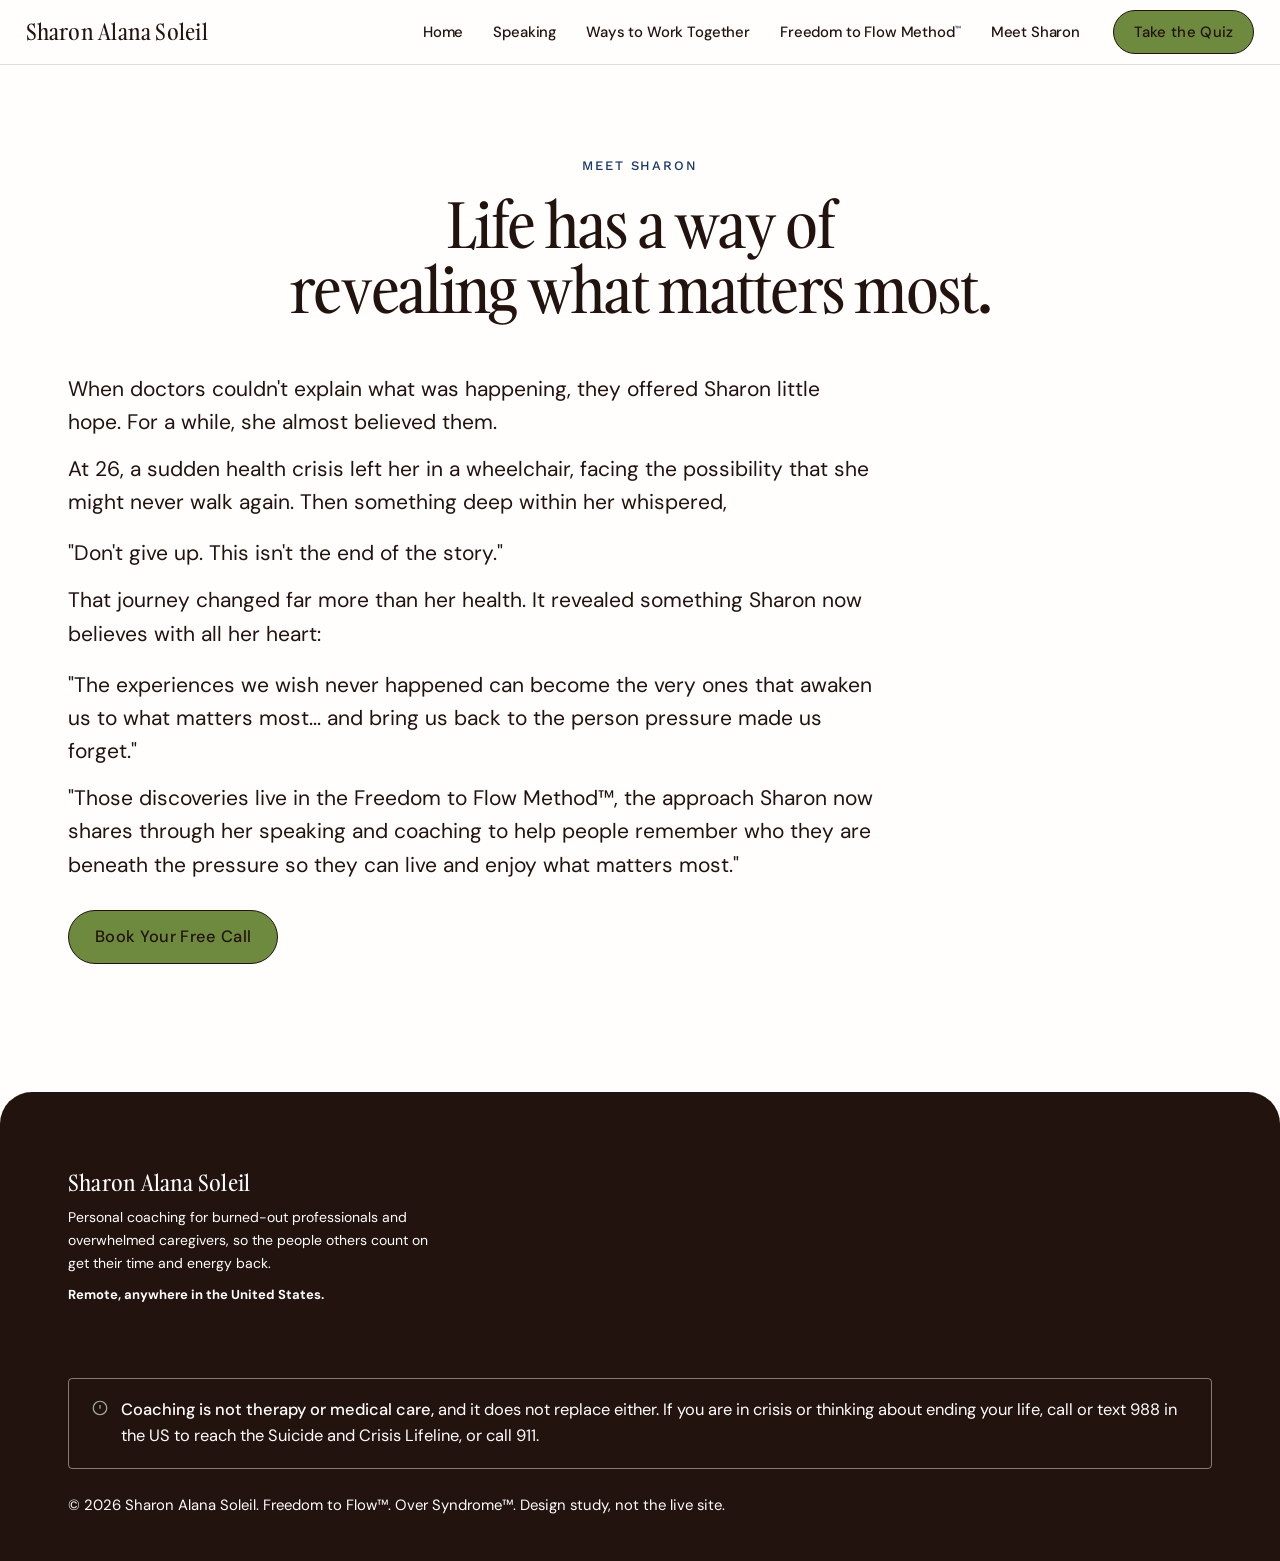
==== commit d1b9d551: "Take #FFFEFD as the page ground The chart adds an eighth colour and the white becomes the main backg" ====
--- a/about.html
+++ b/about.html
@@ -7,7 +7,7 @@
 <link rel="preconnect" href="https://fonts.googleapis.com">
 <link rel="preconnect" href="https://fonts.gstatic.com" crossorigin>
 <link href="https://fonts.googleapis.com/css2?family=DM+Sans:ital,opsz,wght@0,9..40,400..700;1,9..40,400..700&amp;family=Work+Sans:wght@500&amp;display=swap" rel="stylesheet">
-<link rel="stylesheet" href="styles.css?v=128">
+<link rel="stylesheet" href="styles.css?v=129">
 </head>
 
 <body>
--- a/styles.css
+++ b/styles.css
@@ -11,32 +11,37 @@
 }
 
 :root{
-  /* The client palette. Seven grounds, and only the pairings below go on them.
-     Where a role had a choice, it takes the strongest approved pair, so body copy
-     stays at 7:1 wherever the palette allows it. */
-  --off-white:#EEE4DA;      /* the main ground */
+  /* The client palette. Eight grounds, and only the pairings on the chart go on
+     them. Where a role had a choice, it takes the strongest approved pair, so body
+     copy stays at 7:1 wherever the palette allows it. */
+  --white:#FFFEFD;          /* the main ground */
+  --off-white:#EEE4DA;      /* the tan, now a second ground for cards and bands */
   --dark-blue:#193866;
   --light-blue:#8AA5B9;
   --dark-brown:#23130F;
-  --green:#6E8A3F;          /* primary green. Only above 24px on the off white */
+  --green:#6E8A3F;          /* primary green. Only above 24px on the white and the tan */
   --yellow:#F2C464;
   --dark-green:#304F30;
 
-  /* roles, mapped onto those seven */
-  --cream:var(--off-white);        /* the page ground, and type on the dark grounds */
-  --paper:var(--off-white);
-  --ink:var(--dark-brown);         /* body copy on the off white. 14.29:1 */
+  /* roles, mapped onto those eight */
+  --cream:var(--white);            /* the page ground, and type on the dark grounds:
+                                      17.8:1 on the brown, 11.59 on the blue, 9.12 on
+                                      the dark green - each about a quarter stronger
+                                      than the tan it replaces */
+  --paper:var(--off-white);        /* cards and panels, so they lift off the white */
+  --ink:var(--dark-brown);         /* body copy on the white. 17.8:1 */
   --heading:var(--dark-brown);
   --dark:var(--dark-brown);        /* the deep ground: footer, photo bands, band-work */
-  --soft:var(--dark-blue);         /* eyebrows, links and rules on the off white. 9.31:1 */
+  --soft:var(--dark-blue);         /* eyebrows, links and rules on the white. 11.59:1 */
   --jade:var(--dark-blue);
   --terra:var(--dark-blue);
-  --palm:var(--green);             /* rules and marks, and headings over 24px */
+  --palm:var(--green);             /* rules and marks only: 3.88:1 on the white,
+                                      which the chart flags even above 24px */
   --gold:var(--yellow);
   --on-dark:var(--yellow);
   --btn:var(--green);              /* the primary pill */
   --btn-ink:var(--dark-brown);     /* the only label the green takes at any size. 4.58:1 */
-  --btn-hover:var(--off-white);
+  --btn-hover:var(--white);        /* dark brown on it, 17.8:1 */
   --jade-light:var(--yellow);      /* the icons on the deep green band */
   --wash-sun:var(--off-white);
   --wash-honey:var(--off-white);
@@ -58,7 +63,7 @@
   --body:'DM Sans', system-ui, sans-serif;
   --label:'Work Sans','DM Sans', system-ui, sans-serif;   /* the eyebrows only */
   --wonk:normal;
-  --heading:var(--dark-brown);                                 /* 10.9:1 on cream */
+  --heading:var(--dark-brown);                                 /* 17.8:1 on the white */
   /* One ladder, nine steps, roughly a 1.2 ratio at the top and tighter at the bottom.
      Every step is a rem + vw hybrid so browser text-resize keeps scaling it (WCAG 1.4.4),
      and nothing sits below 14px: this audience reads it on tired eyes. */
@@ -127,7 +132,7 @@
    them out of the bar instead of letting it grow (WCAG 1.4.4) */
 .nav{display:flex;align-items:center;justify-content:space-between;gap:clamp(10px,1.6vw,26px);
   flex-wrap:wrap;min-height:64px;padding:0 clamp(16px,2vw,34px);max-width:1720px;margin:0 auto;position:relative}
-@supports not ((backdrop-filter:blur(1px)) or (-webkit-backdrop-filter:blur(1px))){header{background:rgba(238,228,218,.97)}}
+@supports not ((backdrop-filter:blur(1px)) or (-webkit-backdrop-filter:blur(1px))){header{background:rgba(255,254,253,.97)}}
 .mark{font-family:var(--display);font-size:clamp(1.1875rem, 1.1rem + .35vw, 1.375rem);letter-spacing:.01em;display:flex;align-items:center;gap:9px;line-height:1;white-space:nowrap;color:var(--ink);transition:color .4s ease,font-size .45s cubic-bezier(.2,.8,.2,1),letter-spacing .45s ease}
 .nav-links{display:flex;gap:6px;align-items:center;margin-left:auto}
 .nav-links .nav-cta{display:none}  /* only inside the mobile menu */
@@ -148,7 +153,7 @@
   .nav-links{
     display:none;position:absolute;top:calc(100% + 8px);left:0;right:0;
     flex-direction:column;align-items:stretch;gap:0;
-    background:rgba(238,228,218,.985);-webkit-backdrop-filter:blur(19px);backdrop-filter:blur(19px);
+    background:rgba(255,254,253,.985);-webkit-backdrop-filter:blur(19px);backdrop-filter:blur(19px);
     border:1px solid rgba(35,19,15,.1);border-radius:20px;
     padding:12px 20px;box-shadow:0 20px 40px rgba(35,19,15,.12)
   }
@@ -274,14 +279,14 @@
 /* over the film the bar is frosted glass rather than clear: a black tint matching the
    hero's own overlay, blurred, so the wordmark and links sit on an even ground instead
    of on whatever the footage happens to be doing behind them */
-header.on-hero{background:rgba(0,0,0,.30);border-bottom-color:rgba(238,228,218,.16);
+header.on-hero{background:rgba(0,0,0,.30);border-bottom-color:rgba(255,254,253,.16);
   -webkit-backdrop-filter:blur(16px) saturate(1.25);backdrop-filter:blur(16px) saturate(1.25)}
 /* without backdrop-filter the tint has to carry it alone */
 @supports not ((backdrop-filter:blur(1px)) or (-webkit-backdrop-filter:blur(1px))){
   header.on-hero{background:rgba(0,0,0,.52)}
 }
 header.on-hero .mark,header.on-hero .nav-links a{color:var(--cream)}
-header.on-hero .nav-links a:hover{background:rgba(238,228,218,.18)}
+header.on-hero .nav-links a:hover{background:rgba(255,254,253,.18)}
 header.on-hero .nav-toggle span{background:var(--cream)}
 header.on-hero .tm{color:var(--on-dark)}
 /* the mobile menu panel is light, so the cream treatment comes off while it is open */
@@ -861,8 +866,8 @@
 .band-glasslit{position:relative;overflow:hidden}
 .band-glasslit::before{content:"";position:absolute;top:-10%;left:50%;transform:translateX(-50%);width:min(680px,90%);height:340px;background:radial-gradient(ellipse at center,var(--wash-jade) 0%,transparent 70%);opacity:.9;pointer-events:none;z-index:0}
 .band-glasslit .wrap{position:relative;z-index:1}
-@supports not ((backdrop-filter:blur(1px)) or (-webkit-backdrop-filter:blur(1px))){.define{background:var(--paper)}header{background:rgba(238,228,218,.97)}}
-.define{max-width:820px;margin:clamp(26px,3vw,38px) auto 0;background:var(--cream);-webkit-backdrop-filter:blur(37.5px) saturate(1.3);backdrop-filter:blur(37.5px) saturate(1.3);border:1px solid var(--cream);box-shadow:0 4px 30px rgba(35,19,15,.06);border-radius:24px;padding:clamp(38px,4.4vw,58px) clamp(28px,4vw,56px);text-align:center}
+@supports not ((backdrop-filter:blur(1px)) or (-webkit-backdrop-filter:blur(1px))){.define{background:var(--paper)}header{background:rgba(255,254,253,.97)}}
+.define{max-width:820px;margin:clamp(26px,3vw,38px) auto 0;background:var(--paper);-webkit-backdrop-filter:blur(37.5px) saturate(1.3);backdrop-filter:blur(37.5px) saturate(1.3);border:1px solid var(--paper);box-shadow:0 4px 30px rgba(35,19,15,.06);border-radius:24px;padding:clamp(38px,4.4vw,58px) clamp(28px,4vw,56px);text-align:center}
 .d-term{display:flex;align-items:baseline;justify-content:center;gap:9px;flex-wrap:wrap;border-bottom:1px solid var(--hair-jade);padding-bottom:18px}
 .d-word{font-family:var(--display);font-weight:400;font-size:clamp(2.25rem, 1.55rem + 2.9vw, 4.125rem);line-height:1;letter-spacing:-.034em;margin:0}
 /* the define card is always a light glass surface, even inside photo bands */
@@ -872,7 +877,7 @@
 .d-def{margin:22px auto 0;font-size:var(--type-sub);line-height:1.42;color:var(--ink);max-width:42ch}
 /* compact callout variant of the definition entry */
 /* on a photo the frosted card needs a near-solid ground to keep the ink legible */
-.band-img .define{margin-top:0;background:rgba(238,228,218,.95);border-color:var(--cream);box-shadow:0 26px 64px rgba(35,19,15,.3)}
+.band-img .define{margin-top:0;background:rgba(238,228,218,.95);border-color:var(--paper);box-shadow:0 26px 64px rgba(35,19,15,.3)}
 /* all the text lives inside the card here, so the photo needs less scrim */
 #define::before{background:rgba(0,0,0,.22)}
 .define.compact{margin:clamp(26px,3vw,38px) 0 0;max-width:640px;padding:clamp(24px,3vw,36px);text-align:left;border-radius:20px}
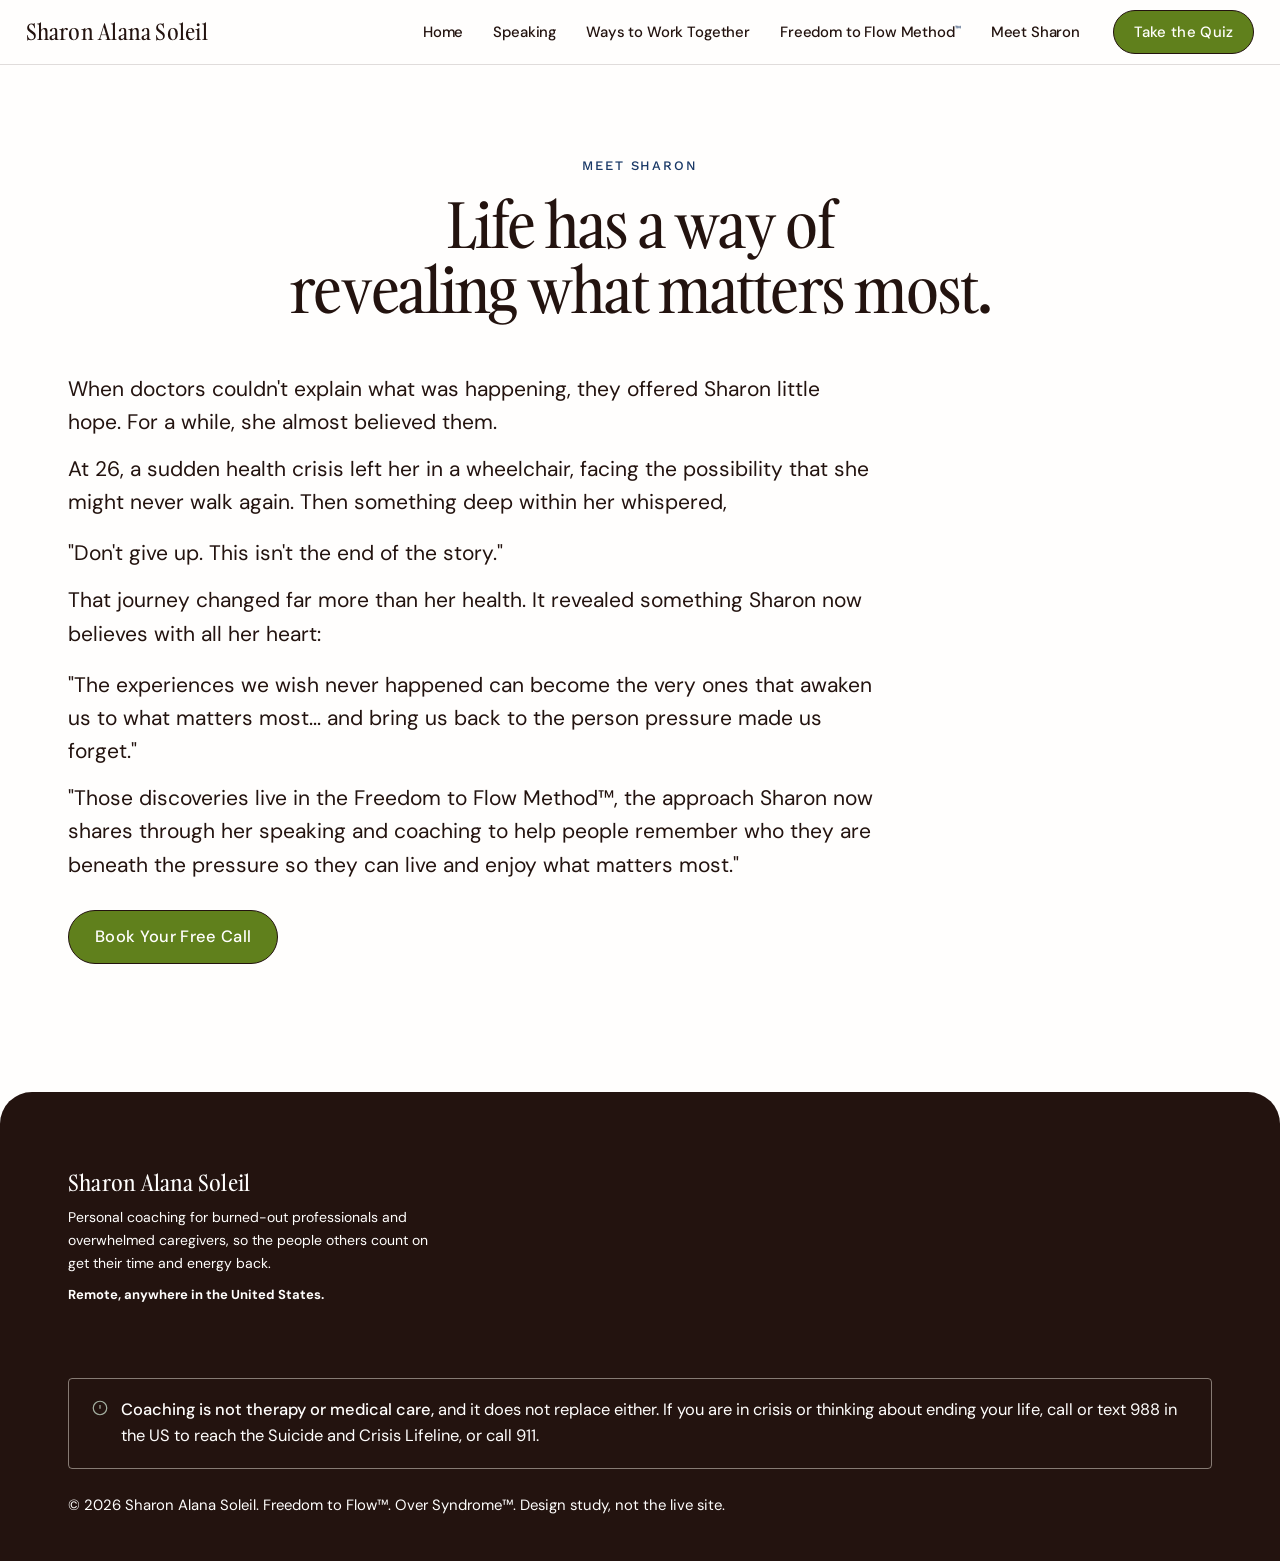
==== commit 004d57d7: "Put the primary pill on #60801C with a white label The pill runs a shade deeper than the chart's pri" ====
--- a/about.html
+++ b/about.html
@@ -7,7 +7,7 @@
 <link rel="preconnect" href="https://fonts.googleapis.com">
 <link rel="preconnect" href="https://fonts.gstatic.com" crossorigin>
 <link href="https://fonts.googleapis.com/css2?family=DM+Sans:ital,opsz,wght@0,9..40,400..700;1,9..40,400..700&amp;family=Work+Sans:wght@500&amp;display=swap" rel="stylesheet">
-<link rel="stylesheet" href="styles.css?v=129">
+<link rel="stylesheet" href="styles.css?v=130">
 </head>
 
 <body>
--- a/styles.css
+++ b/styles.css
@@ -39,8 +39,12 @@
                                       which the chart flags even above 24px */
   --gold:var(--yellow);
   --on-dark:var(--yellow);
-  --btn:var(--green);              /* the primary pill */
-  --btn-ink:var(--dark-brown);     /* the only label the green takes at any size. 4.58:1 */
+  /* the pill runs a shade deeper than the chart's primary green so it can carry the
+     white: #6E8A3F holds white at only 3.88:1, this holds it at 4.53. That is AA for
+     normal text but not the 7:1 the rest of the site keeps, and the margin over the
+     4.5 floor is three hundredths - it is as light as this pairing can go. */
+  --btn:#60801C;                   /* button ground only; --palm stays the chart green */
+  --btn-ink:var(--white);          /* 4.53:1 on it */
   --btn-hover:var(--white);        /* dark brown on it, 17.8:1 */
   --jade-light:var(--yellow);      /* the icons on the deep green band */
   --wash-sun:var(--off-white);
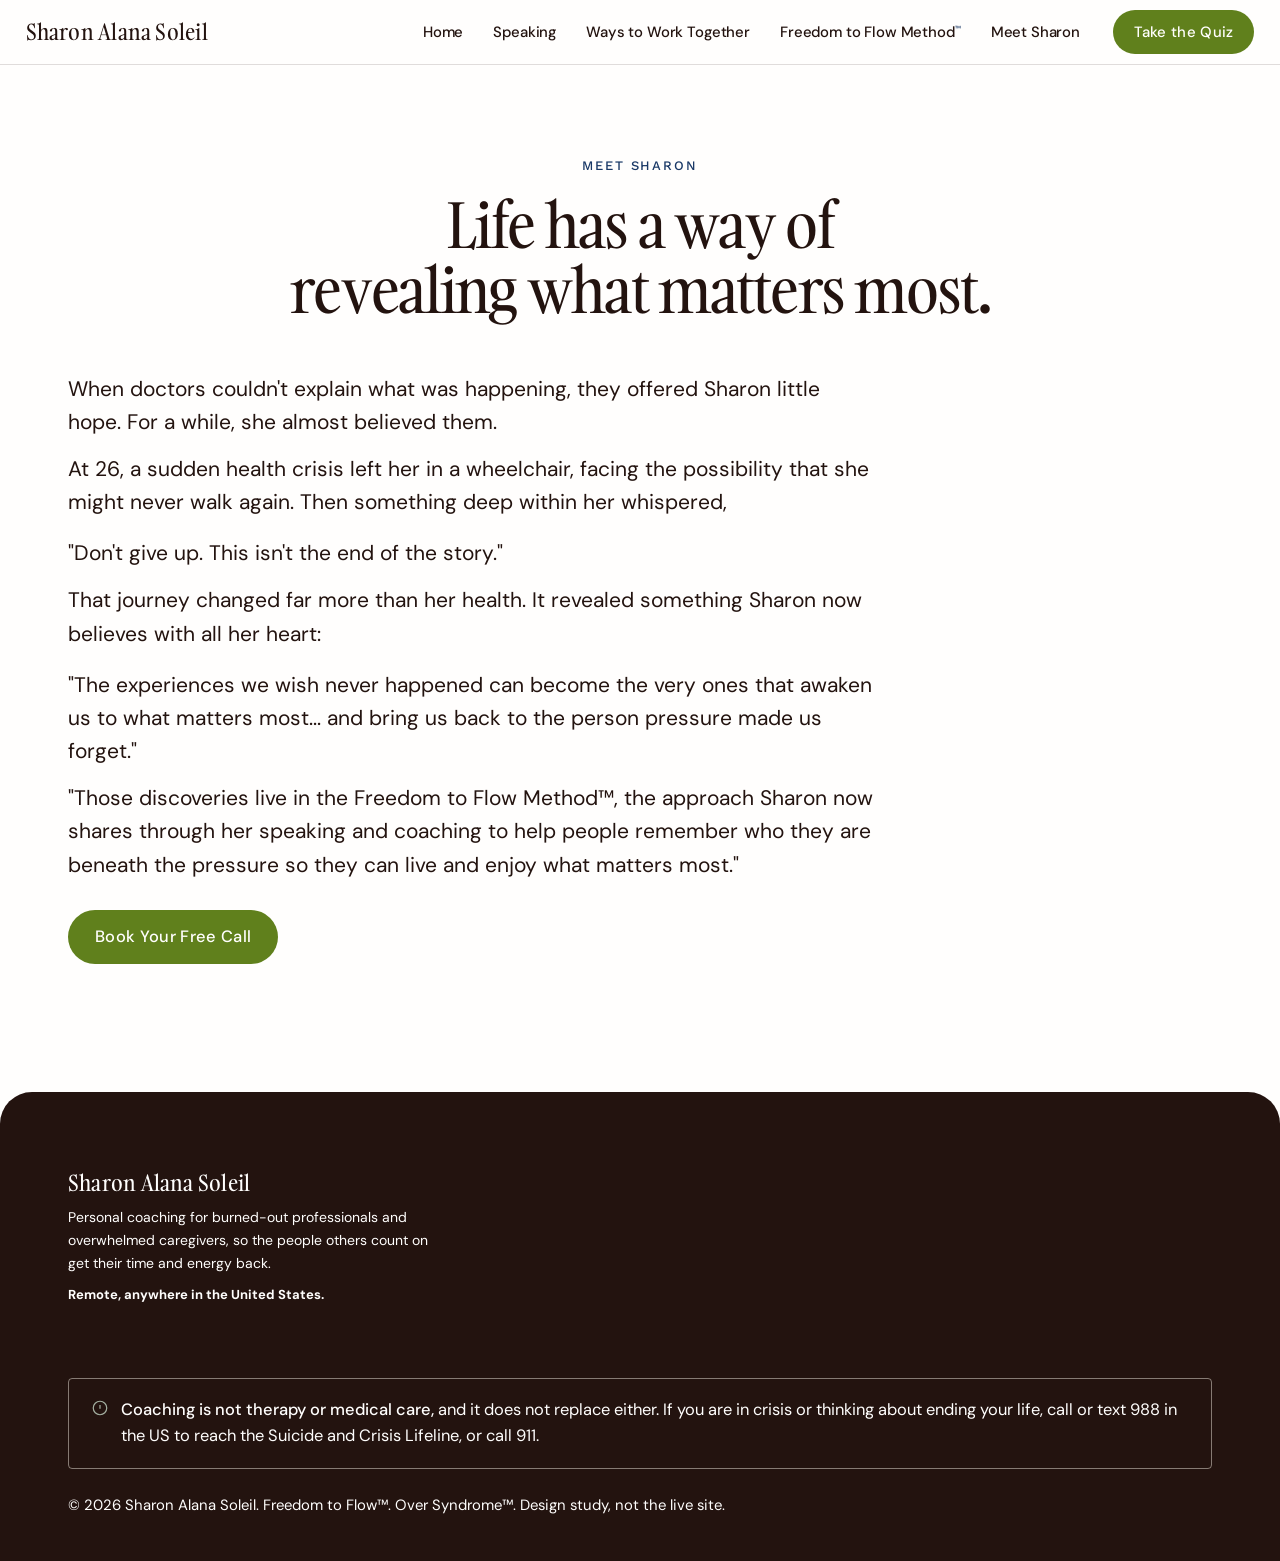
==== commit 996b542f: "New testimonials, and the outline off the primary pill The three cards take the new copy: the quoted" ====
--- a/about.html
+++ b/about.html
@@ -7,7 +7,7 @@
 <link rel="preconnect" href="https://fonts.googleapis.com">
 <link rel="preconnect" href="https://fonts.gstatic.com" crossorigin>
 <link href="https://fonts.googleapis.com/css2?family=DM+Sans:ital,opsz,wght@0,9..40,400..700;1,9..40,400..700&amp;family=Work+Sans:wght@500&amp;display=swap" rel="stylesheet">
-<link rel="stylesheet" href="styles.css?v=130">
+<link rel="stylesheet" href="styles.css?v=132">
 </head>
 
 <body>
--- a/styles.css
+++ b/styles.css
@@ -173,11 +173,11 @@
      colours here; .nav-links a would otherwise paint the filled one ink on green */
   .nav-links a.nav-cta{display:inline-flex;justify-content:center;text-align:center;
     font-size:var(--type-small);padding:14px 26px;border-bottom:none;margin-top:18px;
-    background:var(--btn);color:var(--btn-ink);border-color:var(--dark)}
+    background:var(--btn);color:var(--btn-ink);border-color:transparent}
 }
 @media(max-width:420px){.mark{font-size:var(--type-h3)}.nav-links a{font-size:var(--type-lead)}}
 
-.btn{display:inline-flex;align-items:center;justify-content:center;background:var(--btn);color:var(--btn-ink);text-decoration:none;padding:13px 26px;border-radius:100px;font-size:var(--type-small);font-weight:500;letter-spacing:.02em;border:1px solid var(--dark);cursor:pointer;font-family:var(--body);transition:transform .25s cubic-bezier(.2,.8,.2,1),background .4s,color .4s,border-color .4s;text-align:left}
+.btn{display:inline-flex;align-items:center;justify-content:center;background:var(--btn);color:var(--btn-ink);text-decoration:none;padding:13px 26px;border-radius:100px;font-size:var(--type-small);font-weight:500;letter-spacing:.02em;border:1px solid transparent;cursor:pointer;font-family:var(--body);transition:transform .25s cubic-bezier(.2,.8,.2,1),background .4s,color .4s,border-color .4s;text-align:left}
 .btn:hover{transform:translateY(-2px);background:var(--btn-hover);color:var(--dark)}
 .btn-ghost{background:transparent;color:var(--ink);border:1px solid var(--ink-30)}
 .btn-ghost:hover{background:rgba(35,19,15,.06);border-color:var(--ink)}
